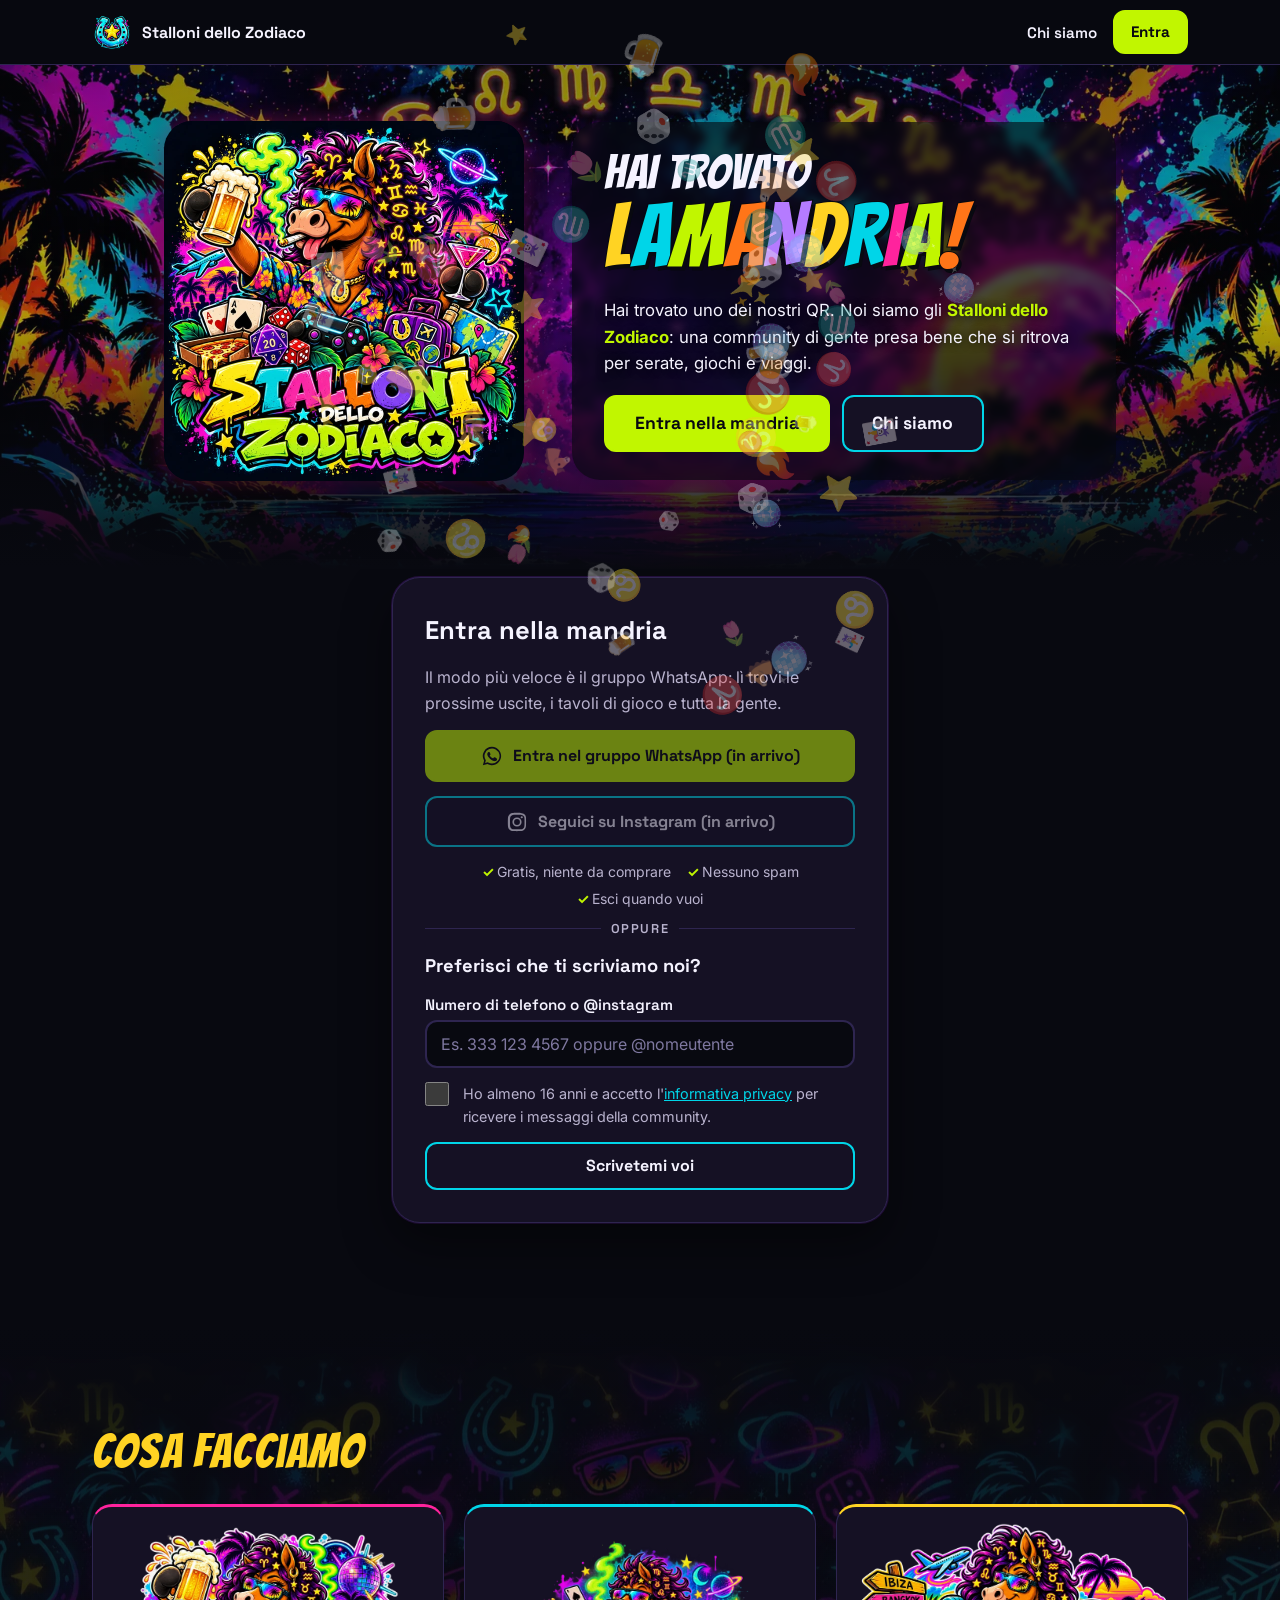
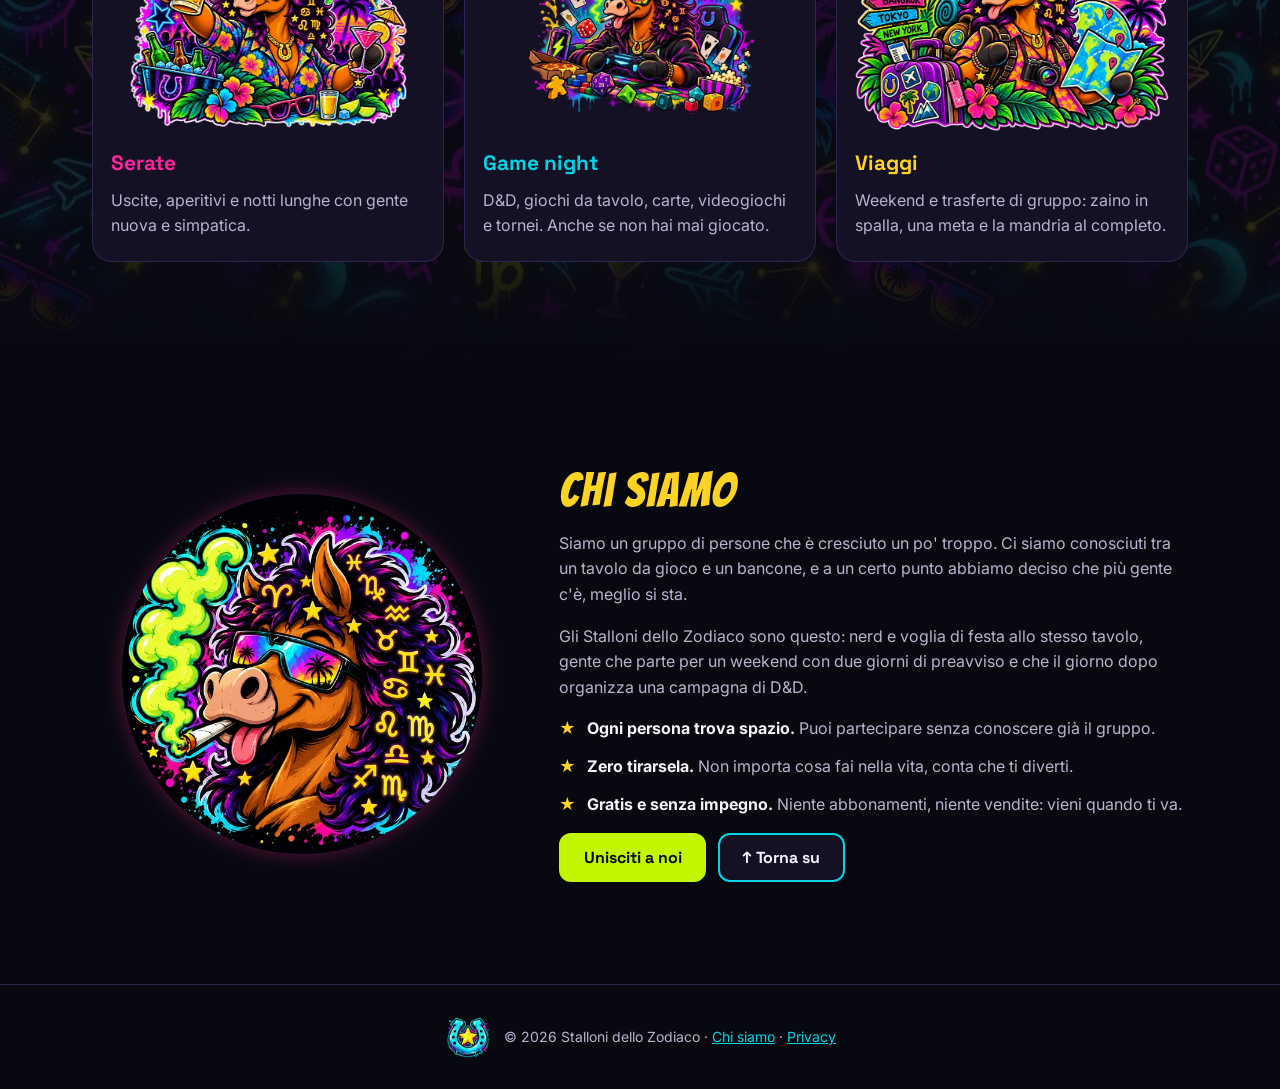
==== landing/index.html @ 32f3d193 "Usa la cavalla per serate e viaggi" ====
<!doctype html>
<html lang="it">
<head>
  <meta charset="utf-8">
  <meta name="viewport" content="width=device-width, initial-scale=1, viewport-fit=cover">
  <title>Hai trovato la mandria · Stalloni dello Zodiaco</title>
  <meta name="description" content="Stalloni dello Zodiaco: una community di gente presa bene tra serate, game night e viaggi. Entra nella mandria.">
  <meta name="theme-color" content="#080910">
  <meta property="og:title" content="Hai trovato la mandria 🐴">
  <meta property="og:description" content="Serate, game night e viaggi con gente presa bene. Entra nella mandria degli Stalloni dello Zodiaco.">
  <meta property="og:image" content="assets/og.jpg">
  <meta property="og:type" content="website">
  <link rel="icon" type="image/png" href="assets/favicon.png">
  <link rel="apple-touch-icon" href="assets/apple-touch-icon.png">
  <link rel="preconnect" href="https://fonts.googleapis.com">
  <link rel="preconnect" href="https://fonts.gstatic.com" crossorigin>
  <link href="https://fonts.googleapis.com/css2?family=Bangers&family=Inter:wght@400;500;600&family=Space+Grotesk:wght@500;600;700&display=swap" rel="stylesheet">
  <link rel="preload" as="image" href="assets/brand/logo-completo.webp">
  <link rel="stylesheet" href="style.css">
</head>
<body>
  <!-- INTRO: timbro "MANDRIA!" con esplosione di coriandoli. Tocca per saltare. -->
  <div class="intro" id="intro" aria-hidden="true">
    <img class="intro-logo" src="assets/brand/logo-completo.webp" alt="">
    <div class="stamp">Mandria!</div>
  </div>
  <canvas class="confetti" id="confetti" aria-hidden="true"></canvas>

  <header class="site-header">
    <div class="container header-inner">
      <a class="brand" href="#top" aria-label="Stalloni dello Zodiaco, torna su">
        <img src="assets/brand/simbolo-stalloni.webp" width="40" height="40" alt="">
        <span>Stalloni dello Zodiaco</span>
      </a>
      <nav class="header-nav" aria-label="Navigazione">
        <a class="nav-link" href="#chi-siamo">Chi siamo</a>
        <a class="button button-primary button-small" href="#mandria">Entra</a>
      </nav>
    </div>
  </header>

  <main id="top">
    <!-- HERO -->
    <section class="hero">
      <div class="container hero-inner">
        <img class="hero-logo" src="assets/brand/logo-completo.webp" width="720" height="720"
             alt="Logo Stalloni dello Zodiaco: uno stallone marrone con criniera viola piena di segni zodiacali">
        <div class="hero-copy">
          <h1 class="headline" aria-label="Hai trovato la mandria!">
            <span class="line">Hai trovato</span>
            <span class="line big" id="headline-accent">la mandria!</span>
          </h1>
          <p class="hero-sub">Hai trovato uno dei nostri QR. Noi siamo gli <strong>Stalloni dello Zodiaco</strong>: una community di gente presa bene che si ritrova per serate, giochi e viaggi.</p>
          <div class="hero-actions">
            <a class="button button-primary button-large" href="#mandria">Entra nella mandria</a>
            <a class="button button-secondary button-large" href="#chi-siamo">Chi siamo</a>
          </div>
        </div>
      </div>
    </section>

    <!-- ISCRIZIONE: WhatsApp e Instagram prima, form come alternativa -->
    <section class="section join-section" id="mandria" aria-labelledby="mandria-title">
      <div class="container narrow">
        <div class="panel">
          <div class="join" id="join">
            <h2 id="mandria-title">Entra nella mandria</h2>
            <p class="lead">Il modo più veloce è il gruppo WhatsApp: lì trovi le prossime uscite, i tavoli di gioco e tutta la gente.</p>
            <a class="button button-primary button-block social" id="waBtn" href="#" target="_blank" rel="noopener">
              <svg viewBox="0 0 24 24" aria-hidden="true"><path fill="currentColor" d="M12 2a10 10 0 0 0-8.6 15.1L2 22l5-1.3A10 10 0 1 0 12 2Zm0 18.2a8.2 8.2 0 0 1-4.2-1.2l-.3-.2-3 .8.8-2.9-.2-.3A8.2 8.2 0 1 1 12 20.2Zm4.5-6.1c-.2-.1-1.5-.7-1.7-.8-.2-.1-.4-.1-.6.1l-.8 1c-.1.2-.3.2-.5.1a6.7 6.7 0 0 1-3.3-2.9c-.2-.4.2-.4.7-1.3.1-.2 0-.3 0-.4l-.8-1.8c-.2-.5-.4-.4-.6-.4h-.5a1 1 0 0 0-.7.3 3 3 0 0 0-.9 2.2 5.2 5.2 0 0 0 1.1 2.7 11.8 11.8 0 0 0 4.5 4c1.7.7 2.3.8 3.2.6.5-.1 1.5-.6 1.7-1.2.2-.6.2-1.1.2-1.2-.1-.1-.3-.2-.5-.3Z"/></svg>
              <span>Entra nel gruppo WhatsApp</span>
            </a>
            <a class="button button-secondary button-block social" id="igBtn" href="#" target="_blank" rel="noopener">
              <svg viewBox="0 0 24 24" aria-hidden="true"><path fill="currentColor" d="M12 7a5 5 0 1 0 0 10 5 5 0 0 0 0-10Zm0 8.2a3.2 3.2 0 1 1 0-6.4 3.2 3.2 0 0 1 0 6.4Zm6.4-8.4a1.2 1.2 0 1 1-2.4 0 1.2 1.2 0 0 1 2.4 0ZM21.9 8c-.1-1.6-.4-3-1.6-4.2C19 2.6 17.6 2.2 16 2.1c-1.6-.1-6.4-.1-8 0-1.6.1-3 .4-4.2 1.6C2.6 5 2.2 6.4 2.1 8c-.1 1.6-.1 6.4 0 8 .1 1.6.4 3 1.6 4.2 1.2 1.2 2.6 1.6 4.2 1.7 1.6.1 6.4.1 8 0 1.6-.1 3-.4 4.2-1.7 1.2-1.2 1.6-2.6 1.7-4.2.1-1.6.1-6.4 0-8Zm-2.1 9.7a3.3 3.3 0 0 1-1.8 1.8c-1.3.5-4.3.4-5.7.4s-4.4.1-5.7-.4a3.3 3.3 0 0 1-1.8-1.8c-.5-1.3-.4-4.3-.4-5.7s-.1-4.4.4-5.7a3.3 3.3 0 0 1 1.8-1.8c1.3-.5 4.3-.4 5.7-.4s4.4-.1 5.7.4a3.3 3.3 0 0 1 1.8 1.8c.5 1.3.4 4.3.4 5.7s.1 4.4-.4 5.7Z"/></svg>
              <span>Seguici su Instagram</span>
            </a>
            <ul class="trust">
              <li>Gratis, niente da comprare</li>
              <li>Nessuno spam</li>
              <li>Esci quando vuoi</li>
            </ul>
          </div>

          <form id="signup" novalidate>
            <p class="or"><span>oppure</span></p>
            <h3>Preferisci che ti scriviamo noi?</h3>

            <label class="field" for="contatto">
              <span class="label">Numero di telefono o @instagram</span>
              <input name="contatto" id="contatto" type="text" autocomplete="tel" autocapitalize="off" spellcheck="false"
                     placeholder="Es. 333 123 4567 oppure @nomeutente" required>
            </label>

            <!-- honeypot anti-bot: gli umani non lo vedono -->
            <input class="hp" type="text" name="_gotcha" tabindex="-1" autocomplete="off" aria-hidden="true">

            <label class="check">
              <input type="checkbox" name="privacy" id="privacy" required>
              <span>Ho almeno 16 anni e accetto l'<a href="privacy.html" target="_blank" rel="noopener">informativa privacy</a> per ricevere i messaggi della community.</span>
            </label>

            <p class="error" id="formError" role="alert" hidden></p>
            <button class="button button-secondary button-block" type="submit" id="submitBtn">Scrivetemi voi</button>
          </form>

          <!-- STEP 2: facoltativo, dopo l'iscrizione -->
          <form id="profile" novalidate hidden>
            <img class="panel-mascot" src="assets/brand/logo-mascotte.webp" width="120" height="120" alt="">
            <h2>Sei dentro!</h2>
            <p class="lead">Ti scriviamo presto. Se ti va, raccontaci qualcosa di te. Sono tutte domande facoltative.</p>

            <label class="field" for="nome">
              <span class="label">Nome o soprannome</span>
              <input name="nome" id="nome" type="text" autocomplete="given-name" maxlength="60" placeholder="Es. Marco">
            </label>

            <label class="field" id="altroField" for="altro">
              <span class="label" id="altroLabel">Il tuo numero WhatsApp, per il gruppo</span>
              <input name="altro" id="altro" type="text">
            </label>

            <fieldset class="field personaggi">
              <legend class="label">Scegli la tua classe <em>(ti giudicheremo)</em></legend>
              <div class="chips" id="chips"></div>
              <p class="verdict" id="verdict" aria-live="polite"></p>
            </fieldset>

            <p class="error" id="profileError" role="alert" hidden></p>
            <button class="button button-primary button-block" type="submit" id="profileBtn">Salva</button>
            <button class="linkbtn" type="button" id="skipBtn">Salta, va bene così</button>
          </form>

          <div class="success" id="success" hidden>
            <img class="panel-mascot" src="assets/brand/logo-mascotte.webp" width="120" height="120" alt="">
            <h2>Sei nella mandria!</h2>
            <p class="lead">Ci vediamo alla prossima. Porta qualcuno, più siamo meglio è.</p>
            <button class="button button-secondary button-block" type="button" id="shareBtn">Condividi il sito</button>
          </div>
        </div>
      </div>
    </section>

    <!-- COSA FACCIAMO -->
    <section class="section activities" aria-labelledby="attivita-title">
      <div class="container">
        <h2 class="section-title" id="attivita-title">Cosa facciamo</h2>
        <div class="cards">
          <article class="card card-pink">
            <img src="assets/illustrations/serate.webp" width="800" height="533" loading="lazy"
                 alt="La cavalla della community brinda con una birra a una festa tropicale">
            <h3>Serate</h3>
            <p>Uscite, aperitivi e notti lunghe con gente nuova e simpatica.</p>
          </article>
          <article class="card card-cyan">
            <img src="assets/illustrations/game-night.webp" width="800" height="450" loading="lazy"
                 alt="Lo stallone con il controller in mano, circondato da dadi, carte e pizza">
            <h3>Game night</h3>
            <p>D&amp;D, giochi da tavolo, carte, videogiochi e tornei. Anche se non hai mai giocato.</p>
          </article>
          <article class="card card-yellow">
            <img src="assets/illustrations/viaggi.webp" width="800" height="533" loading="lazy"
                 alt="La cavalla con zaino, valigia e mappa, pronta a partire">
            <h3>Viaggi</h3>
            <p>Weekend e trasferte di gruppo: zaino in spalla, una meta e la mandria al completo.</p>
          </article>
        </div>
      </div>
    </section>

    <!-- CHI SIAMO -->
    <section class="section about" id="chi-siamo" aria-labelledby="chi-siamo-title">
      <div class="container about-inner">
        <img class="about-mascot" src="assets/brand/logo-mascotte.webp" width="600" height="600" loading="lazy"
             alt="La mascotte degli Stalloni dello Zodiaco: uno stallone con occhiali da sole e criniera zodiacale">
        <div class="about-copy">
          <h2 class="section-title" id="chi-siamo-title">Chi siamo</h2>
          <p>Siamo un gruppo di persone che è cresciuto un po' troppo. Ci siamo conosciuti tra un tavolo da gioco e un bancone, e a un certo punto abbiamo deciso che più gente c'è, meglio si sta.</p>
          <p>Gli Stalloni dello Zodiaco sono questo: nerd e voglia di festa allo stesso tavolo, gente che parte per un weekend con due giorni di preavviso e che il giorno dopo organizza una campagna di D&amp;D.</p>
          <ul class="values">
            <li><strong>Ogni persona trova spazio.</strong> Puoi partecipare senza conoscere già il gruppo.</li>
            <li><strong>Zero tirarsela.</strong> Non importa cosa fai nella vita, conta che ti diverti.</li>
            <li><strong>Gratis e senza impegno.</strong> Niente abbonamenti, niente vendite: vieni quando ti va.</li>
          </ul>
          <div class="hero-actions">
            <a class="button button-primary" href="#mandria">Unisciti a noi</a>
            <a class="button button-secondary" href="#top">↑ Torna su</a>
          </div>
        </div>
      </div>
    </section>
  </main>

  <footer class="site-footer">
    <div class="container footer-inner">
      <img src="assets/brand/simbolo-stalloni.webp" width="48" height="48" alt="">
      <p>© <span id="year"></span> Stalloni dello Zodiaco · <a href="#chi-siamo">Chi siamo</a> · <a href="privacy.html">Privacy</a></p>
    </div>
  </footer>

  <script src="config.js"></script>
  <script src="script.js"></script>
</body>
</html>
---- landing/style.css ----
/* Stalloni dello Zodiaco: token dal design system (stalloni-design-system.md) */
:root {
  color-scheme: dark;

  --color-bg: #080910;
  --color-surface: #151124;
  --color-surface-2: #1d1733;
  --color-line: #2e2550;
  --color-purple: #8026CE;
  --color-cyan: #00D5E8;
  --color-pink: #FF239D;
  --color-lime: #C1F600;
  --color-yellow: #FFD323;
  --color-orange: #FF7518;
  --color-text: #F5F3FF;
  --color-text-muted: #B9B3CE;
  --color-on-accent: #080910;
  --color-error: #FF6FBE;

  --font-display: "Bangers", Impact, "Arial Black", sans-serif;
  --font-heading: "Space Grotesk", system-ui, sans-serif;
  --font-body: "Inter", system-ui, -apple-system, sans-serif;

  --gradient-brand: linear-gradient(135deg, #8026CE 0%, #FF239D 50%, #00D5E8 100%);
  --shadow-cyan: 0 0 20px rgba(0, 213, 232, 0.35);
  --shadow-pink: 0 0 20px rgba(255, 35, 157, 0.35);
  --shadow-lime: 0 0 20px rgba(193, 246, 0, 0.25);

  --radius-sm: 8px;
  --radius-md: 12px;
  --radius-lg: 20px;
  --radius-xl: 28px;
  --container-max: 1160px;
  --gutter: clamp(16px, 4vw, 32px);
  --section-space: clamp(3.5rem, 8vw, 7rem);
}

/* BASE */
*, *::before, *::after { box-sizing: border-box; }
[hidden] { display: none !important; }
html { scroll-behavior: smooth; scroll-padding-top: 72px; }

body {
  margin: 0;
  min-height: 100vh;
  background: var(--color-bg);
  color: var(--color-text);
  font-family: var(--font-body);
  font-size: 1rem;
  line-height: 1.6;
  overflow-x: hidden;
  -webkit-font-smoothing: antialiased;
}

img { max-width: 100%; height: auto; display: block; }
a { color: var(--color-cyan); }
h1, h2, h3 { margin: 0; text-wrap: balance; }
h2, h3 { font-family: var(--font-heading); font-weight: 700; }
p { margin: 0; }

:focus-visible { outline: 3px solid var(--color-cyan); outline-offset: 3px; }

.container {
  width: 100%;
  max-width: var(--container-max);
  margin: 0 auto;
  padding-left: max(var(--gutter), env(safe-area-inset-left, 0px));
  padding-right: max(var(--gutter), env(safe-area-inset-right, 0px));
}
.container.narrow { max-width: 560px; }

.section { padding-block: var(--section-space); }
.section-title {
  font-family: var(--font-display);
  font-weight: 400;
  font-size: 2.4rem;
  line-height: 1;
  letter-spacing: .025em;
  color: var(--color-yellow);
}

.sr-only { position: absolute; width: 1px; height: 1px; overflow: hidden; clip: rect(0 0 0 0); }
.hp { position: absolute; left: -9999px; width: 1px; height: 1px; opacity: 0; }

/* BOTTONI */
.button {
  display: inline-flex;
  align-items: center;
  justify-content: center;
  gap: 10px;
  min-height: 48px;
  padding: .8rem 1.4rem;
  border-radius: var(--radius-md);
  border: 2px solid transparent;
  font: 700 1rem/1.2 var(--font-heading);
  text-decoration: none;
  cursor: pointer;
  transition: transform .18s ease, box-shadow .18s ease, background-color .18s ease;
  -webkit-tap-highlight-color: transparent;
}
.button:hover { transform: translateY(-2px); }
.button:active { transform: translateY(0); }
.button[disabled] { opacity: .6; cursor: wait; transform: none; }
.button svg { width: 22px; height: 22px; flex: none; }

.button-primary { background: var(--color-lime); border-color: var(--color-lime); color: var(--color-on-accent); }
.button-primary:hover { box-shadow: var(--shadow-lime); }

.button-secondary { background: var(--color-surface); border-color: var(--color-cyan); color: var(--color-text); }
.button-secondary:hover { box-shadow: var(--shadow-cyan); }

.button-small { min-height: 44px; padding: .5rem 1rem; font-size: .95rem; }
.button-large { min-height: 56px; padding: 1rem 1.8rem; font-size: 1.1rem; }
.button-block { width: 100%; }

/* Bottone senza link ancora configurato */
.button.soon { opacity: .5; cursor: default; pointer-events: none; }

.linkbtn {
  background: none;
  border: 0;
  min-height: 44px;
  padding: 8px;
  font: 500 .95rem var(--font-body);
  color: var(--color-text-muted);
  text-decoration: underline;
  cursor: pointer;
}

/* HEADER */
.site-header {
  position: sticky;
  top: env(safe-area-inset-top, 0px);
  z-index: 20;
  background: rgba(8, 9, 16, .82);
  backdrop-filter: blur(10px);
  -webkit-backdrop-filter: blur(10px);
  border-bottom: 1px solid var(--color-line);
}
body::before {
  content: "";
  position: fixed;
  inset: 0 0 auto;
  height: env(safe-area-inset-top, 0px);
  z-index: 21;
  background: var(--color-bg);
}
.header-inner { display: flex; align-items: center; justify-content: space-between; gap: 12px; padding-block: 10px; }
.brand { display: flex; align-items: center; gap: 10px; color: var(--color-text); text-decoration: none; font: 700 1rem var(--font-heading); min-width: 0; }
.brand img { width: 40px; height: 40px; }
.brand span { white-space: nowrap; overflow: hidden; text-overflow: ellipsis; }
.header-nav { display: flex; align-items: center; gap: 6px; flex: none; }
.nav-link {
  display: inline-flex;
  align-items: center;
  min-height: 44px;
  padding: 0 10px;
  color: var(--color-text);
  font: 600 .95rem var(--font-heading);
  text-decoration: none;
  border-radius: var(--radius-sm);
}
.nav-link:hover { color: var(--color-cyan); }
.hero-actions { display: flex; flex-wrap: wrap; gap: 12px; justify-content: inherit; }
.hero-copy .hero-actions { justify-content: center; }

/* HERO */
.hero {
  position: relative;
  padding-block: 28px 56px;
  background:
    linear-gradient(180deg, rgba(8, 9, 16, .55) 0%, rgba(8, 9, 16, .35) 40%, var(--color-bg) 100%),
    url("assets/backgrounds/hero-cosmic-mobile.webp") center top / cover no-repeat,
    var(--color-bg);
}
.hero-inner { display: grid; gap: 20px; justify-items: center; text-align: center; }
.hero-logo {
  width: min(70vw, 300px);
  border-radius: var(--radius-xl);
  box-shadow: 0 18px 50px rgba(0, 0, 0, .55), var(--shadow-pink);
  animation: pop .7s cubic-bezier(.2, 1.6, .4, 1) both;
}
@keyframes pop { from { transform: scale(.6) rotate(-6deg); opacity: 0; } }
.hero-copy { display: grid; gap: 18px; justify-items: center; max-width: 34rem; }

.headline {
  font-family: var(--font-display);
  font-weight: 400;
  line-height: .95;
  letter-spacing: .025em;
  text-transform: uppercase;
}
.headline .line { display: block; font-size: clamp(2rem, 8vw, 3rem); color: var(--color-text); }
.headline .big { font-size: clamp(2.9rem, 13vw, 5.5rem); white-space: nowrap; }
.headline .big .ch {
  display: inline-block;
  color: var(--c);
  -webkit-text-stroke: 2px var(--color-bg);
  paint-order: stroke fill;
  text-shadow: 3px 4px 0 var(--color-bg);
  animation: bounce .6s cubic-bezier(.3, 1.8, .5, 1) both;
  animation-delay: calc(var(--i) * 50ms + 150ms);
}
@keyframes bounce { from { transform: translateY(-50px) scale(.4); opacity: 0; } }

.hero-sub { font-size: 1.05rem; color: var(--color-text); max-width: 32rem; text-shadow: 0 1px 8px rgba(0, 0, 0, .8); }
.hero-sub strong { color: var(--color-lime); }

/* PANNELLO ISCRIZIONE */
.join-section { padding-top: 8px; }
.panel {
  background: var(--color-surface);
  border: 1px solid var(--color-line);
  border-radius: var(--radius-xl);
  padding: 24px 20px;
  box-shadow: 0 20px 50px rgba(0, 0, 0, .45), 0 0 0 1px rgba(128, 38, 206, .25);
}
.panel h2 { font-size: 1.6rem; }
.lead { color: var(--color-text-muted); }
.join, form, .success { display: grid; gap: 14px; }
.panel-mascot { width: 104px; height: 104px; justify-self: center; border-radius: 50%; box-shadow: var(--shadow-pink); }
#profile h2, .success h2, .success .lead { text-align: center; }

.trust {
  list-style: none;
  margin: 0;
  padding: 0;
  display: flex;
  flex-wrap: wrap;
  justify-content: center;
  gap: 4px 16px;
  font-size: .875rem;
  color: var(--color-text-muted);
}
.trust li::before { content: "✓ "; color: var(--color-lime); font-weight: 700; }

.or {
  display: flex;
  align-items: center;
  gap: 10px;
  margin-top: 10px;
  color: var(--color-text-muted);
  font: 600 .8rem var(--font-heading);
  text-transform: uppercase;
  letter-spacing: .12em;
}
.or::before, .or::after { content: ""; flex: 1; height: 1px; background: var(--color-line); }
#signup h3 { font-size: 1.15rem; }

/* CAMPI FORM */
.field { display: grid; gap: 6px; border: 0; padding: 0; margin: 0; min-width: 0; }
.label { font: 600 .95rem var(--font-heading); color: var(--color-text); padding: 0; }
.label em { font-weight: 500; font-style: normal; color: var(--color-text-muted); }
input[type=text], input[type=tel], input[type=email] {
  width: 100%;
  min-height: 48px;
  padding: 12px 14px;
  font: 400 1rem var(--font-body); /* 16px evita lo zoom automatico su iOS */
  color: var(--color-text);
  background: var(--color-bg);
  border: 2px solid var(--color-line);
  border-radius: var(--radius-md);
  outline: none;
  transition: border-color .15s, box-shadow .15s;
  appearance: none;
}
input::placeholder { color: #7f78a0; }
input:focus { border-color: var(--color-cyan); box-shadow: var(--shadow-cyan); }
input.invalid { border-color: var(--color-error); }

.check { display: grid; grid-template-columns: 28px 1fr; gap: 10px; align-items: start; font-size: .9rem; color: var(--color-text-muted); }
.check input { width: 24px; height: 24px; margin: 0; accent-color: var(--color-lime); }
.check.invalid span { color: var(--color-error); }

.error {
  padding: 10px 12px;
  border-radius: var(--radius-sm);
  border: 1px solid var(--color-error);
  background: rgba(255, 35, 157, .1);
  color: var(--color-text);
  font-size: .9rem;
}
.error::before { content: "⚠ "; color: var(--color-error); }

/* CLASSI D&D */
.chips { display: grid; grid-template-columns: 1fr 1fr; gap: 8px; }
.chip {
  position: relative;
  display: flex;
  align-items: center;
  gap: 8px;
  min-height: 56px;
  padding: 10px;
  border: 2px solid var(--color-line);
  border-radius: var(--radius-md);
  background: var(--color-bg);
  font: 600 .85rem/1.2 var(--font-heading);
  cursor: pointer;
  transition: transform .15s, border-color .15s, box-shadow .15s;
  -webkit-tap-highlight-color: transparent;
}
.chip input { position: absolute; opacity: 0; pointer-events: none; }
.chip .ico { font-size: 22px; flex: none; }
.chip:has(input:checked) { border-color: var(--c, var(--color-lime)); box-shadow: 0 0 14px color-mix(in srgb, var(--c, var(--color-lime)) 45%, transparent); }
.chip:has(input:focus-visible) { outline: 3px solid var(--color-cyan); outline-offset: 2px; }
.verdict { min-height: 1.5em; font-size: .95rem; color: var(--color-lime); }

/* COSA FACCIAMO */
.activities {
  background:
    linear-gradient(180deg, var(--color-bg) 0%, rgba(8, 9, 16, .86) 18%, rgba(8, 9, 16, .86) 82%, var(--color-bg) 100%),
    url("assets/backgrounds/zodiac-pattern.webp") center / 900px auto repeat,
    var(--color-bg);
}
.cards { display: grid; gap: 20px; margin-top: 28px; }
.card {
  display: grid;
  gap: 8px;
  align-content: start;
  padding: 16px 18px 22px;
  background: var(--color-surface);
  border: 1px solid var(--color-line);
  border-top: 3px solid var(--accent);
  border-radius: var(--radius-lg);
  transition: transform .18s ease, box-shadow .18s ease;
}
.card:hover { transform: translateY(-2px); box-shadow: 0 0 22px color-mix(in srgb, var(--accent) 30%, transparent); }
.card img { width: 100%; aspect-ratio: 3 / 2; object-fit: contain; margin-bottom: 6px; }
.card h3 { font-size: 1.3rem; color: var(--accent); }
.card p { color: var(--color-text-muted); }
.card-pink { --accent: var(--color-pink); }
.card-cyan { --accent: var(--color-cyan); }
.card-yellow { --accent: var(--color-yellow); }

/* CHI SIAMO */
.about-inner { display: grid; gap: 24px; align-items: center; }
.about-mascot { width: min(64vw, 280px); justify-self: center; border-radius: 50%; box-shadow: var(--shadow-pink); }
.about-copy { display: grid; gap: 16px; justify-items: start; }
.about-copy p { color: var(--color-text-muted); max-width: 62ch; }
.values { list-style: none; margin: 0; padding: 0; display: grid; gap: 12px; }
.values li { padding-left: 28px; position: relative; color: var(--color-text-muted); }
.values li::before { content: "★"; position: absolute; left: 0; top: 0; color: var(--color-yellow); }
.values strong { color: var(--color-text); }

/* FOOTER */
.site-footer {
  border-top: 1px solid var(--color-line);
  padding-block: 28px max(28px, env(safe-area-inset-bottom, 0px));
  color: var(--color-text-muted);
  font-size: .875rem;
}
.footer-inner { display: flex; align-items: center; justify-content: center; gap: 12px; flex-wrap: wrap; text-align: center; }

/* INTRO: logo che entra girando, timbro che sbatte, schermo che trema */
.intro {
  position: fixed;
  inset: 0;
  z-index: 50;
  display: grid;
  place-items: center;
  background: radial-gradient(circle at 50% 45%, #241245 0%, var(--color-bg) 70%);
  cursor: pointer;
  animation: intro-out .45s ease-in 2.3s forwards;
}
.intro.skip { animation: intro-out .25s ease-in forwards; }
.intro-logo { grid-area: 1 / 1; width: min(70vw, 320px); border-radius: var(--radius-xl); animation: intro-logo .9s cubic-bezier(.2, 1.4, .4, 1) both; }
.stamp {
  grid-area: 1 / 1;
  font-family: var(--font-display);
  font-size: clamp(2.2rem, 11vw, 5rem);
  letter-spacing: .03em;
  white-space: nowrap;
  text-transform: uppercase;
  color: var(--color-lime);
  padding: 4px 18px;
  border: 5px solid var(--color-lime);
  border-radius: var(--radius-md);
  background: rgba(8, 9, 16, .7);
  box-shadow: var(--shadow-lime);
  transform: rotate(-10deg);
  animation: stamp .35s cubic-bezier(.5, 0, .7, 1.4) .95s both;
}
@keyframes intro-logo { from { transform: scale(0) rotate(-540deg); opacity: 0; } to { transform: none; opacity: 1; } }
@keyframes stamp { from { transform: rotate(-10deg) scale(4); opacity: 0; } to { transform: rotate(-10deg) scale(1); opacity: 1; } }
@keyframes intro-out { to { opacity: 0; visibility: hidden; } }
.intro.shake { animation: shake .45s cubic-bezier(.36, .07, .19, .97), intro-out .45s ease-in 2.3s forwards; }
@keyframes shake {
  10%, 90% { transform: translate(-2px, 1px); }
  20%, 80% { transform: translate(5px, -3px); }
  30%, 50%, 70% { transform: translate(-8px, 4px) rotate(-1deg); }
  40%, 60% { transform: translate(8px, -4px) rotate(1deg); }
}
.confetti { position: fixed; inset: 0; width: 100%; height: 100%; z-index: 60; pointer-events: none; }

/* DESKTOP */
@media (min-width: 768px) {
  .section-title { font-size: 3rem; }
  .panel { padding: 32px; }
  .cards { grid-template-columns: repeat(3, 1fr); }
  .about-inner { grid-template-columns: 2fr 3fr; gap: 48px; }
  .about-mascot { width: 100%; max-width: 360px; }
}
@media (min-width: 900px) {
  .hero {
    padding-block: 56px 88px;
    background:
      linear-gradient(180deg, rgba(8, 9, 16, .45) 0%, rgba(8, 9, 16, .3) 50%, var(--color-bg) 100%),
      url("assets/backgrounds/hero-cosmic.webp") center / cover no-repeat,
      var(--color-bg);
  }
  .hero-inner {
    grid-template-columns: minmax(260px, 360px) minmax(0, 34rem);
    justify-content: center;
    justify-items: stretch;
    gap: clamp(24px, 4vw, 48px);
    text-align: left;
    align-items: center;
  }
  .hero-logo { width: min(100%, 360px); justify-self: center; }
  .hero-copy .hero-actions { justify-content: flex-start; }
  .hero-copy { width: 100%; justify-items: start; padding: 28px 32px; border-radius: var(--radius-xl); background: rgba(8, 9, 16, .62); backdrop-filter: blur(4px); -webkit-backdrop-filter: blur(4px); }
}

@media (prefers-reduced-motion: reduce) {
  *, *::before, *::after {
    scroll-behavior: auto !important;
    animation-duration: .01ms !important;
    animation-delay: 0s !important;
    transition-duration: .01ms !important;
  }
}

/* Schermi molto stretti: solo il simbolo nell'header, così "Chi siamo" ed "Entra" restano interi */
@media (max-width: 400px) {
  .brand span { display: none; }
}
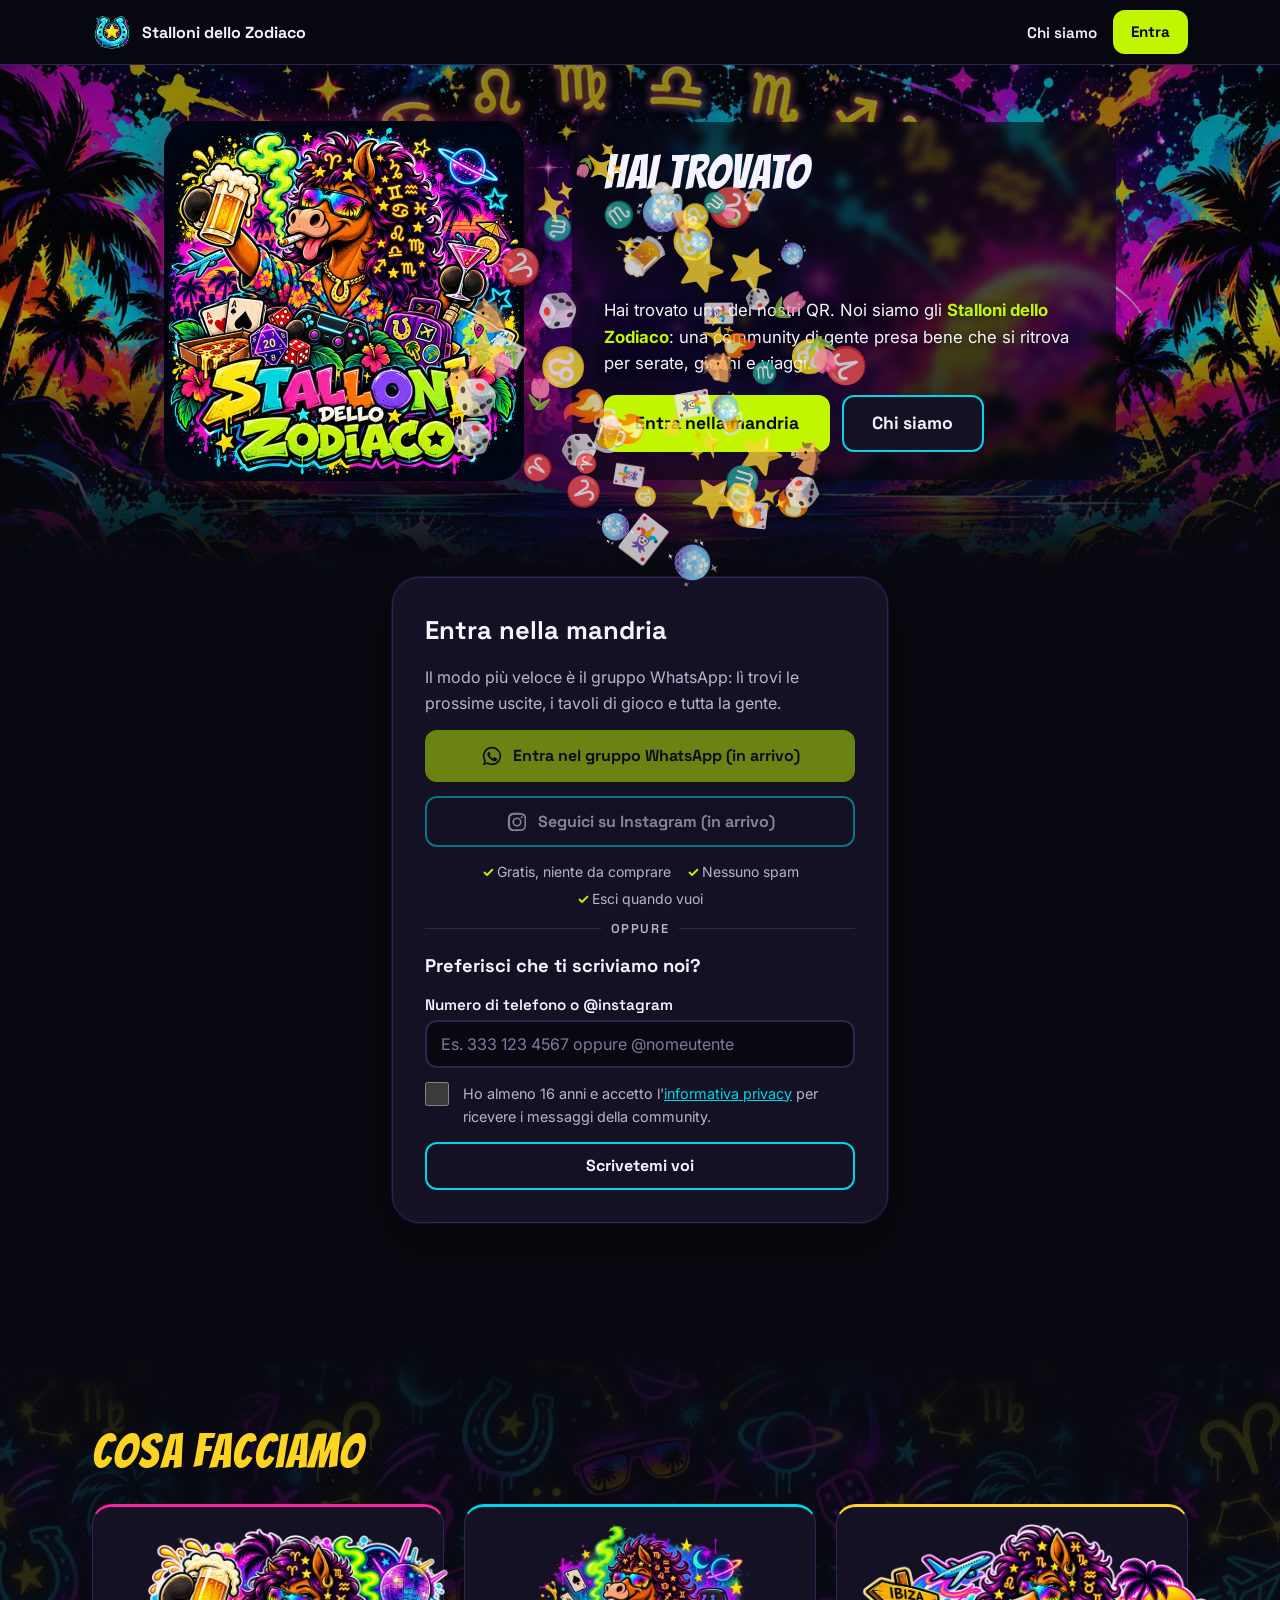
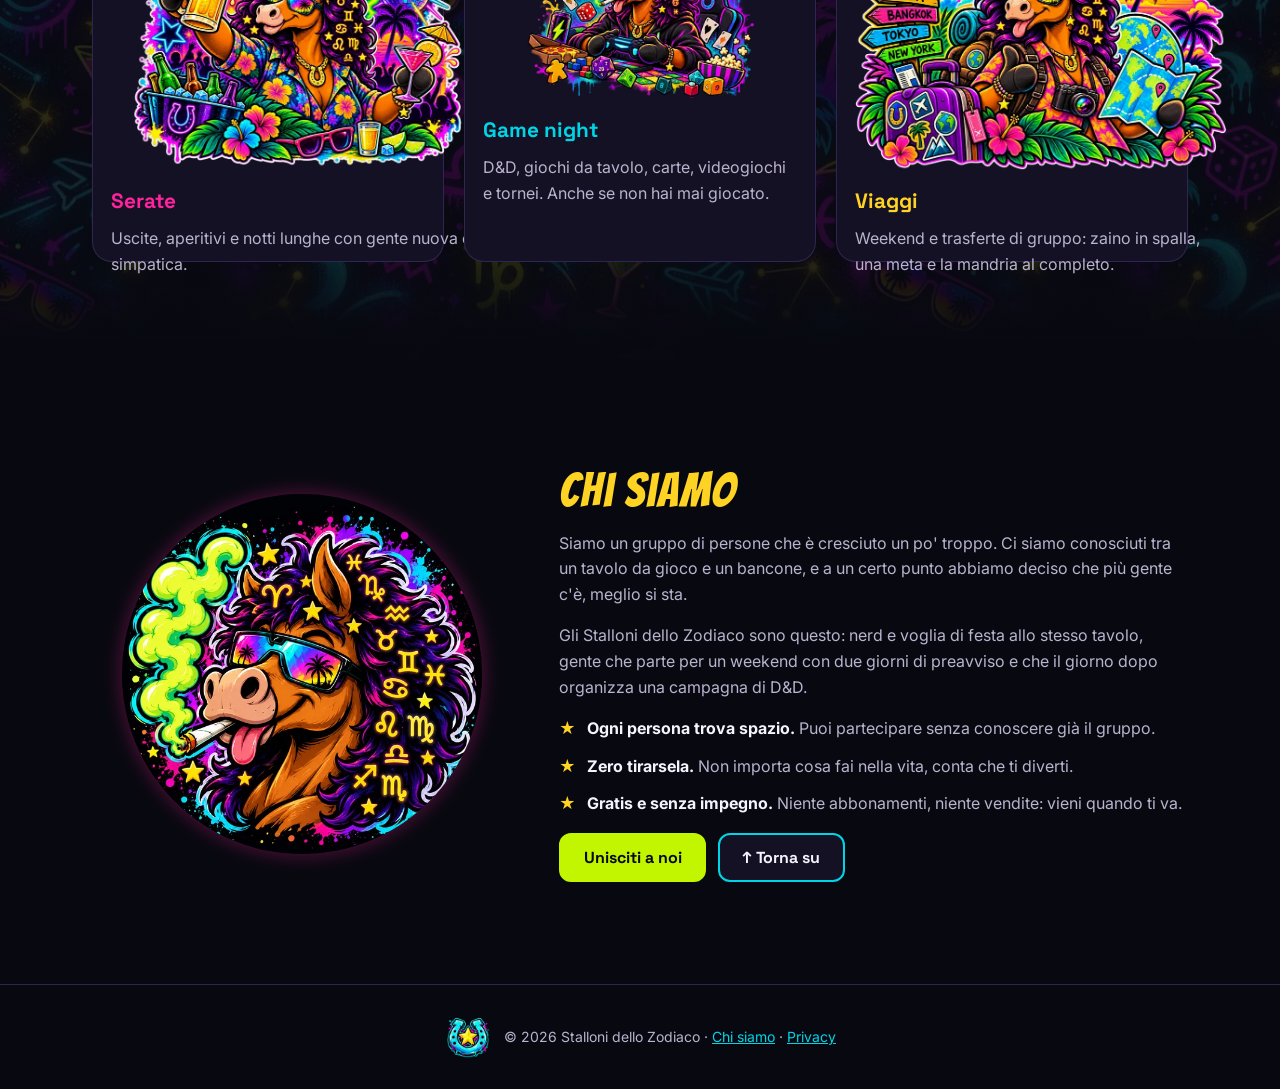
==== commit 35518b16: "Allinea le illustrazioni e ripristina lo splash" ====
--- a/landing/index.html
+++ b/landing/index.html
@@ -22,7 +22,7 @@
   <!-- INTRO: timbro "MANDRIA!" con esplosione di coriandoli. Tocca per saltare. -->
   <div class="intro" id="intro" aria-hidden="true">
     <img class="intro-logo" src="assets/brand/logo-completo.webp" alt="">
-    <div class="stamp">Mandria!</div>
+    <div class="stamp">Sei stato stallonato</div>
   </div>
   <canvas class="confetti" id="confetti" aria-hidden="true"></canvas>
 
@@ -146,20 +146,26 @@
         <h2 class="section-title" id="attivita-title">Cosa facciamo</h2>
         <div class="cards">
           <article class="card card-pink">
-            <img src="assets/illustrations/serate.webp" width="800" height="533" loading="lazy"
-                 alt="La cavalla della community brinda con una birra a una festa tropicale">
+            <div class="card-art">
+              <img src="assets/illustrations/serate.webp" width="800" height="533" loading="lazy"
+                   alt="La cavalla della community brinda con una birra a una festa tropicale">
+            </div>
             <h3>Serate</h3>
             <p>Uscite, aperitivi e notti lunghe con gente nuova e simpatica.</p>
           </article>
           <article class="card card-cyan">
-            <img src="assets/illustrations/game-night.webp" width="800" height="450" loading="lazy"
-                 alt="Lo stallone con il controller in mano, circondato da dadi, carte e pizza">
+            <div class="card-art">
+              <img src="assets/illustrations/game-night.webp" width="800" height="450" loading="lazy"
+                   alt="Lo stallone con il controller in mano, circondato da dadi, carte e pizza">
+            </div>
             <h3>Game night</h3>
             <p>D&amp;D, giochi da tavolo, carte, videogiochi e tornei. Anche se non hai mai giocato.</p>
           </article>
           <article class="card card-yellow">
-            <img src="assets/illustrations/viaggi.webp" width="800" height="533" loading="lazy"
-                 alt="La cavalla con zaino, valigia e mappa, pronta a partire">
+            <div class="card-art">
+              <img src="assets/illustrations/viaggi.webp" width="800" height="533" loading="lazy"
+                   alt="La cavalla con zaino, valigia e mappa, pronta a partire">
+            </div>
             <h3>Viaggi</h3>
             <p>Weekend e trasferte di gruppo: zaino in spalla, una meta e la mandria al completo.</p>
           </article>
--- a/landing/style.css
+++ b/landing/style.css
@@ -325,7 +325,14 @@
   transition: transform .18s ease, box-shadow .18s ease;
 }
 .card:hover { transform: translateY(-2px); box-shadow: 0 0 22px color-mix(in srgb, var(--accent) 30%, transparent); }
-.card img { width: 100%; aspect-ratio: 3 / 2; object-fit: contain; margin-bottom: 6px; }
+.card-art {
+  display: grid;
+  place-items: center;
+  width: 100%;
+  aspect-ratio: 16 / 9;
+  margin-bottom: 6px;
+}
+.card-art img { width: 100%; height: 100%; object-fit: contain; }
 .card h3 { font-size: 1.3rem; color: var(--accent); }
 .card p { color: var(--color-text-muted); }
 .card-pink { --accent: var(--color-pink); }
@@ -367,7 +374,7 @@
 .stamp {
   grid-area: 1 / 1;
   font-family: var(--font-display);
-  font-size: clamp(2.2rem, 11vw, 5rem);
+  font-size: clamp(1.35rem, 6.5vw, 3.8rem);
   letter-spacing: .03em;
   white-space: nowrap;
   text-transform: uppercase;
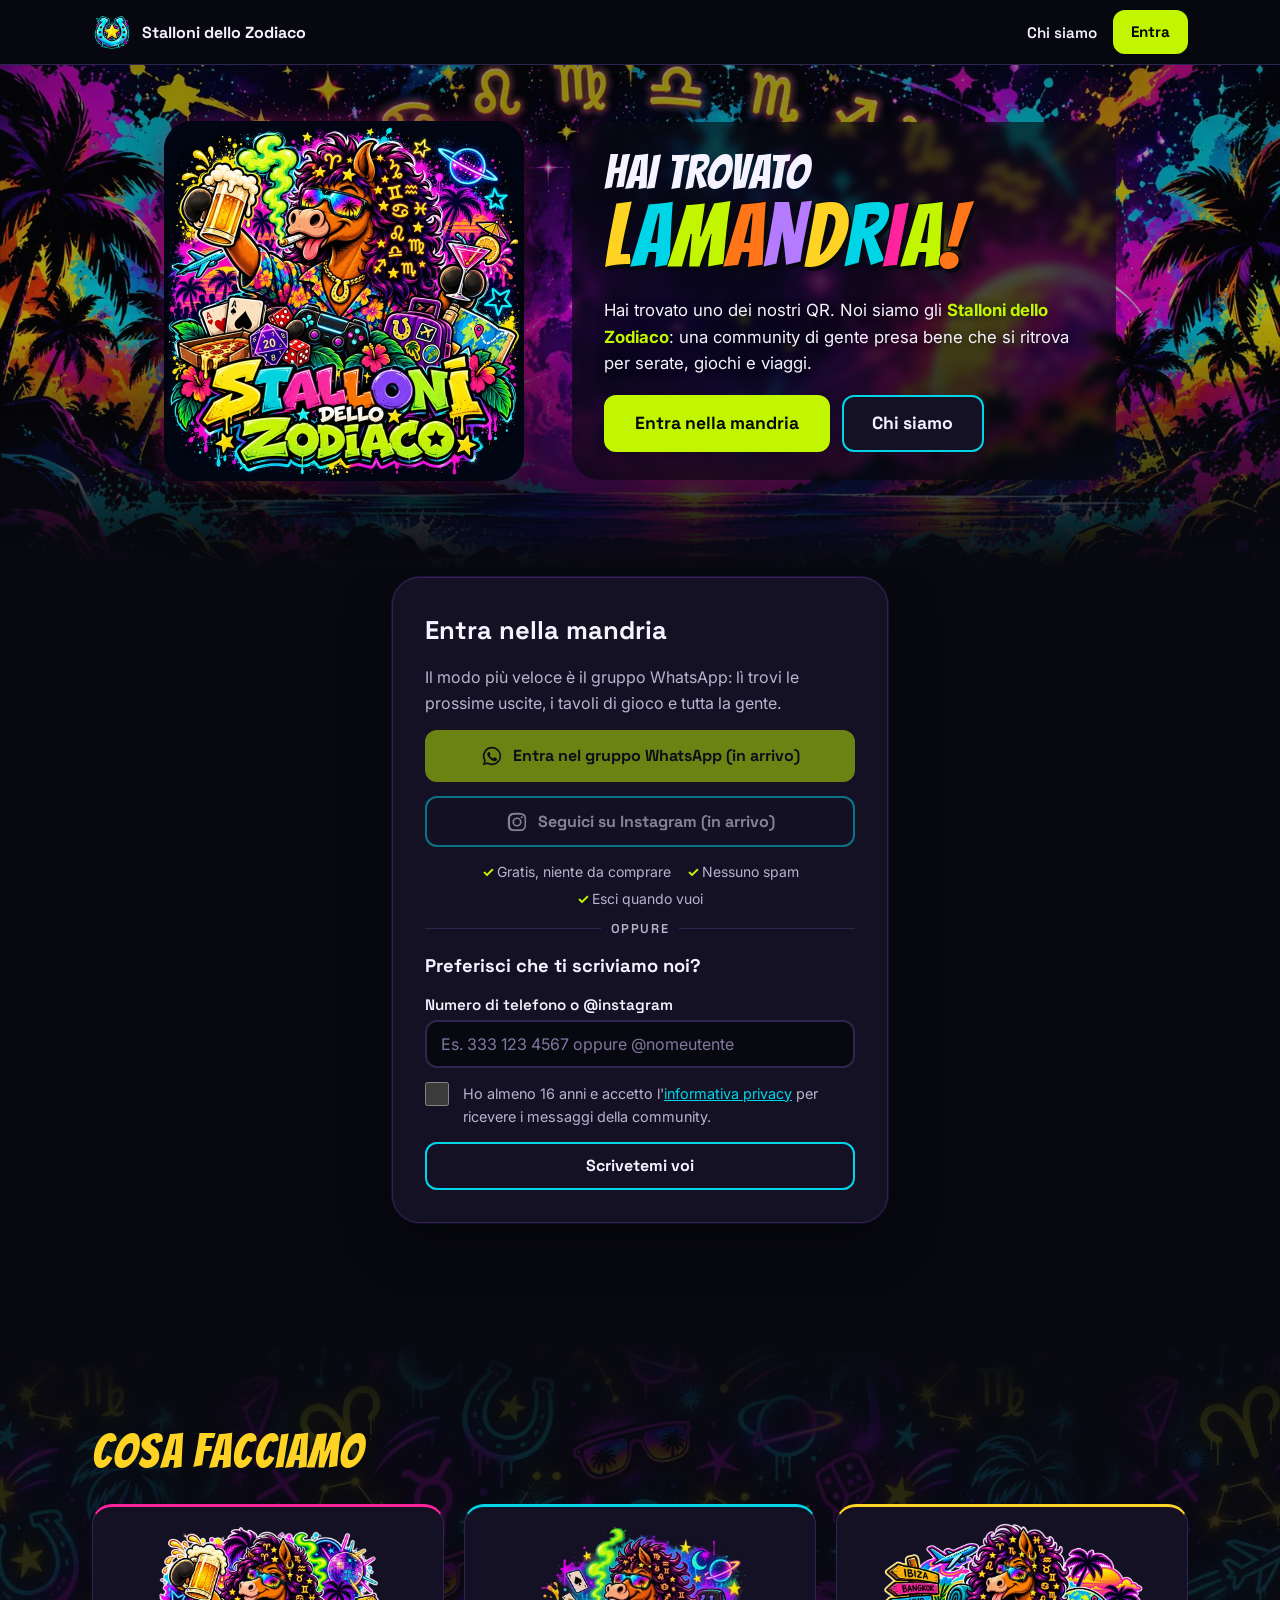
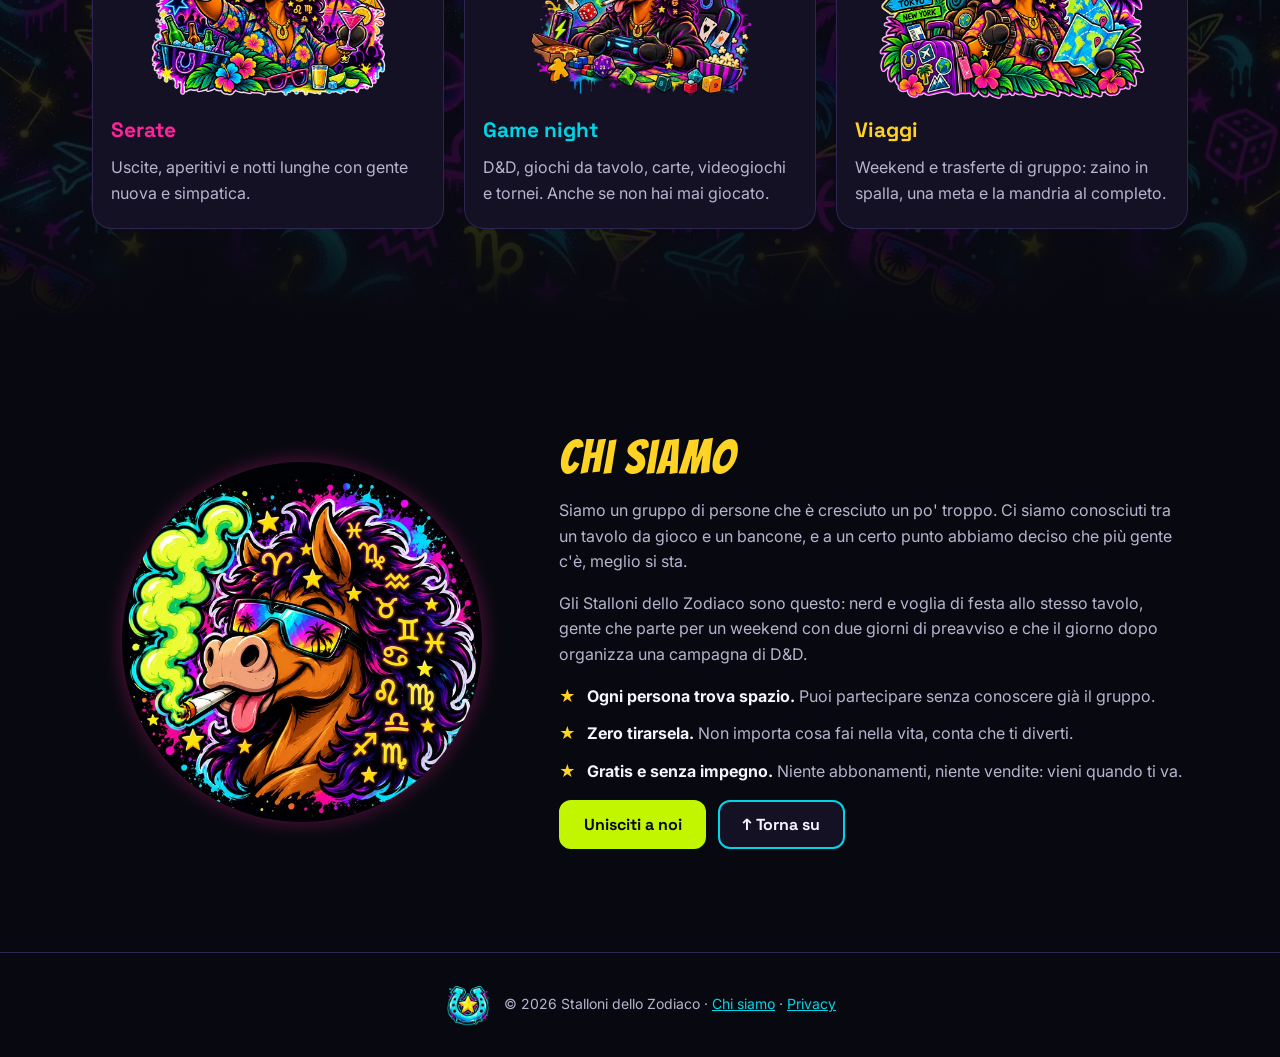
==== commit 1c600bdb: "Uniforma i sorgenti delle immagini attività" ====
--- a/landing/index.html
+++ b/landing/index.html
@@ -155,7 +155,7 @@
           </article>
           <article class="card card-cyan">
             <div class="card-art">
-              <img src="assets/illustrations/game-night.webp" width="800" height="450" loading="lazy"
+              <img src="assets/illustrations/game-night.webp?v=2" width="800" height="533" loading="lazy"
                    alt="Lo stallone con il controller in mano, circondato da dadi, carte e pizza">
             </div>
             <h3>Game night</h3>
--- a/landing/style.css
+++ b/landing/style.css
@@ -317,6 +317,7 @@
   display: grid;
   gap: 8px;
   align-content: start;
+  min-width: 0;
   padding: 16px 18px 22px;
   background: var(--color-surface);
   border: 1px solid var(--color-line);
@@ -329,12 +330,24 @@
   display: grid;
   place-items: center;
   width: 100%;
+  min-width: 0;
+  min-height: 0;
   aspect-ratio: 16 / 9;
+  overflow: hidden;
   margin-bottom: 6px;
 }
-.card-art img { width: 100%; height: 100%; object-fit: contain; }
+.card-art img {
+  width: 100%;
+  height: 100%;
+  min-width: 0;
+  min-height: 0;
+  max-width: 100%;
+  max-height: 100%;
+  object-fit: contain;
+  object-position: center;
+}
 .card h3 { font-size: 1.3rem; color: var(--accent); }
-.card p { color: var(--color-text-muted); }
+.card p { min-width: 0; color: var(--color-text-muted); overflow-wrap: anywhere; }
 .card-pink { --accent: var(--color-pink); }
 .card-cyan { --accent: var(--color-cyan); }
 .card-yellow { --accent: var(--color-yellow); }
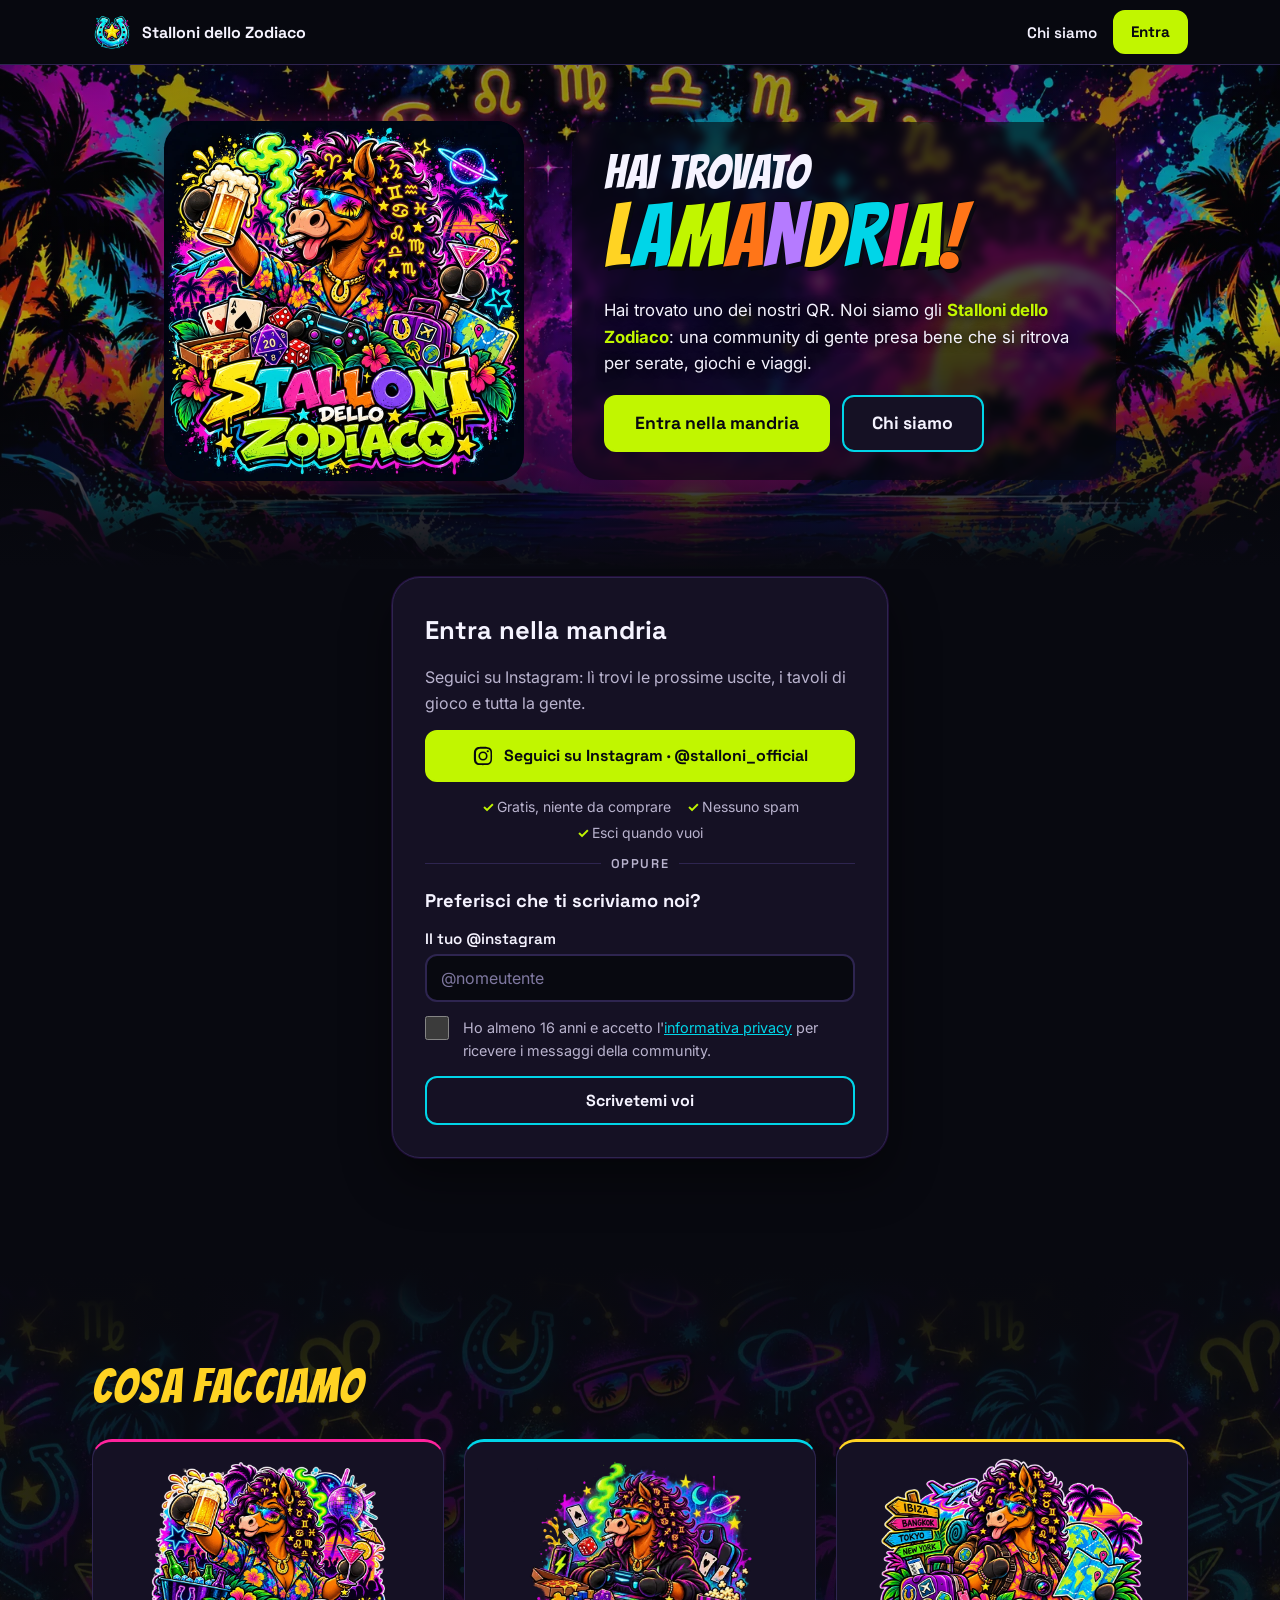
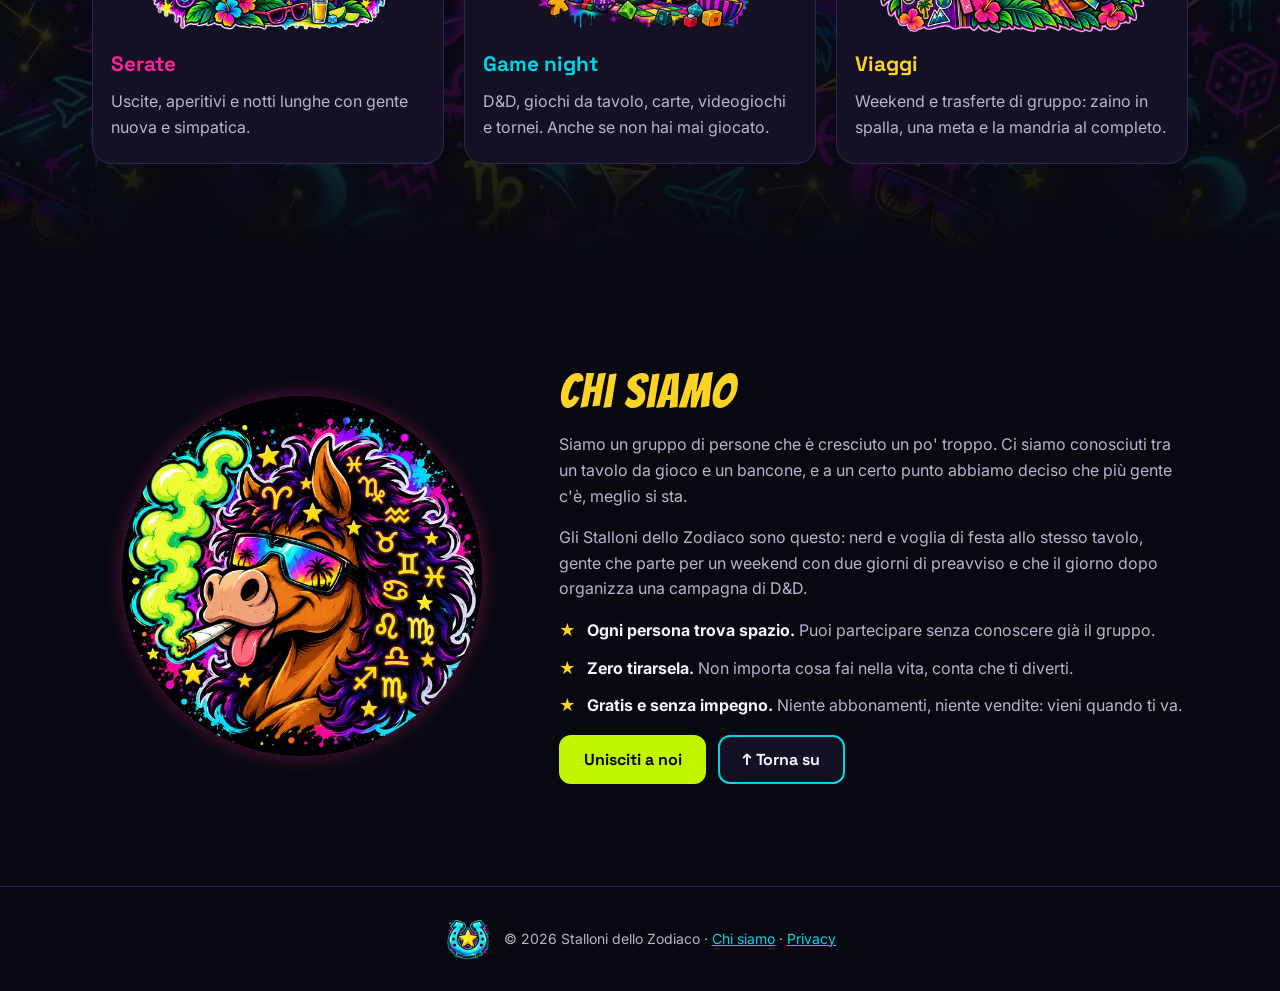
==== commit c02a8d8c: "Collega Instagram stalloni_official e rimuovi telefono e WhatsApp" ====
--- a/landing/index.html
+++ b/landing/index.html
@@ -59,20 +59,16 @@
       </div>
     </section>
 
-    <!-- ISCRIZIONE: WhatsApp e Instagram prima, form come alternativa -->
+    <!-- ISCRIZIONE: Instagram prima, form come alternativa -->
     <section class="section join-section" id="mandria" aria-labelledby="mandria-title">
       <div class="container narrow">
         <div class="panel">
           <div class="join" id="join">
             <h2 id="mandria-title">Entra nella mandria</h2>
-            <p class="lead">Il modo più veloce è il gruppo WhatsApp: lì trovi le prossime uscite, i tavoli di gioco e tutta la gente.</p>
-            <a class="button button-primary button-block social" id="waBtn" href="#" target="_blank" rel="noopener">
-              <svg viewBox="0 0 24 24" aria-hidden="true"><path fill="currentColor" d="M12 2a10 10 0 0 0-8.6 15.1L2 22l5-1.3A10 10 0 1 0 12 2Zm0 18.2a8.2 8.2 0 0 1-4.2-1.2l-.3-.2-3 .8.8-2.9-.2-.3A8.2 8.2 0 1 1 12 20.2Zm4.5-6.1c-.2-.1-1.5-.7-1.7-.8-.2-.1-.4-.1-.6.1l-.8 1c-.1.2-.3.2-.5.1a6.7 6.7 0 0 1-3.3-2.9c-.2-.4.2-.4.7-1.3.1-.2 0-.3 0-.4l-.8-1.8c-.2-.5-.4-.4-.6-.4h-.5a1 1 0 0 0-.7.3 3 3 0 0 0-.9 2.2 5.2 5.2 0 0 0 1.1 2.7 11.8 11.8 0 0 0 4.5 4c1.7.7 2.3.8 3.2.6.5-.1 1.5-.6 1.7-1.2.2-.6.2-1.1.2-1.2-.1-.1-.3-.2-.5-.3Z"/></svg>
-              <span>Entra nel gruppo WhatsApp</span>
-            </a>
-            <a class="button button-secondary button-block social" id="igBtn" href="#" target="_blank" rel="noopener">
+            <p class="lead">Seguici su Instagram: lì trovi le prossime uscite, i tavoli di gioco e tutta la gente.</p>
+            <a class="button button-primary button-block social" id="igBtn" href="https://www.instagram.com/stalloni_official/" target="_blank" rel="noopener">
               <svg viewBox="0 0 24 24" aria-hidden="true"><path fill="currentColor" d="M12 7a5 5 0 1 0 0 10 5 5 0 0 0 0-10Zm0 8.2a3.2 3.2 0 1 1 0-6.4 3.2 3.2 0 0 1 0 6.4Zm6.4-8.4a1.2 1.2 0 1 1-2.4 0 1.2 1.2 0 0 1 2.4 0ZM21.9 8c-.1-1.6-.4-3-1.6-4.2C19 2.6 17.6 2.2 16 2.1c-1.6-.1-6.4-.1-8 0-1.6.1-3 .4-4.2 1.6C2.6 5 2.2 6.4 2.1 8c-.1 1.6-.1 6.4 0 8 .1 1.6.4 3 1.6 4.2 1.2 1.2 2.6 1.6 4.2 1.7 1.6.1 6.4.1 8 0 1.6-.1 3-.4 4.2-1.7 1.2-1.2 1.6-2.6 1.7-4.2.1-1.6.1-6.4 0-8Zm-2.1 9.7a3.3 3.3 0 0 1-1.8 1.8c-1.3.5-4.3.4-5.7.4s-4.4.1-5.7-.4a3.3 3.3 0 0 1-1.8-1.8c-.5-1.3-.4-4.3-.4-5.7s-.1-4.4.4-5.7a3.3 3.3 0 0 1 1.8-1.8c1.3-.5 4.3-.4 5.7-.4s4.4-.1 5.7.4a3.3 3.3 0 0 1 1.8 1.8c.5 1.3.4 4.3.4 5.7s.1 4.4-.4 5.7Z"/></svg>
-              <span>Seguici su Instagram</span>
+              <span>Seguici su Instagram · @stalloni_official</span>
             </a>
             <ul class="trust">
               <li>Gratis, niente da comprare</li>
@@ -86,9 +82,9 @@
             <h3>Preferisci che ti scriviamo noi?</h3>
 
             <label class="field" for="contatto">
-              <span class="label">Numero di telefono o @instagram</span>
-              <input name="contatto" id="contatto" type="text" autocomplete="tel" autocapitalize="off" spellcheck="false"
-                     placeholder="Es. 333 123 4567 oppure @nomeutente" required>
+              <span class="label">Il tuo @instagram</span>
+              <input name="contatto" id="contatto" type="text" autocomplete="off" autocapitalize="off" spellcheck="false"
+                     placeholder="@nomeutente" required>
             </label>
 
             <!-- honeypot anti-bot: gli umani non lo vedono -->
@@ -112,11 +108,6 @@
             <label class="field" for="nome">
               <span class="label">Nome o soprannome</span>
               <input name="nome" id="nome" type="text" autocomplete="given-name" maxlength="60" placeholder="Es. Marco">
-            </label>
-
-            <label class="field" id="altroField" for="altro">
-              <span class="label" id="altroLabel">Il tuo numero WhatsApp, per il gruppo</span>
-              <input name="altro" id="altro" type="text">
             </label>
 
             <fieldset class="field personaggi">
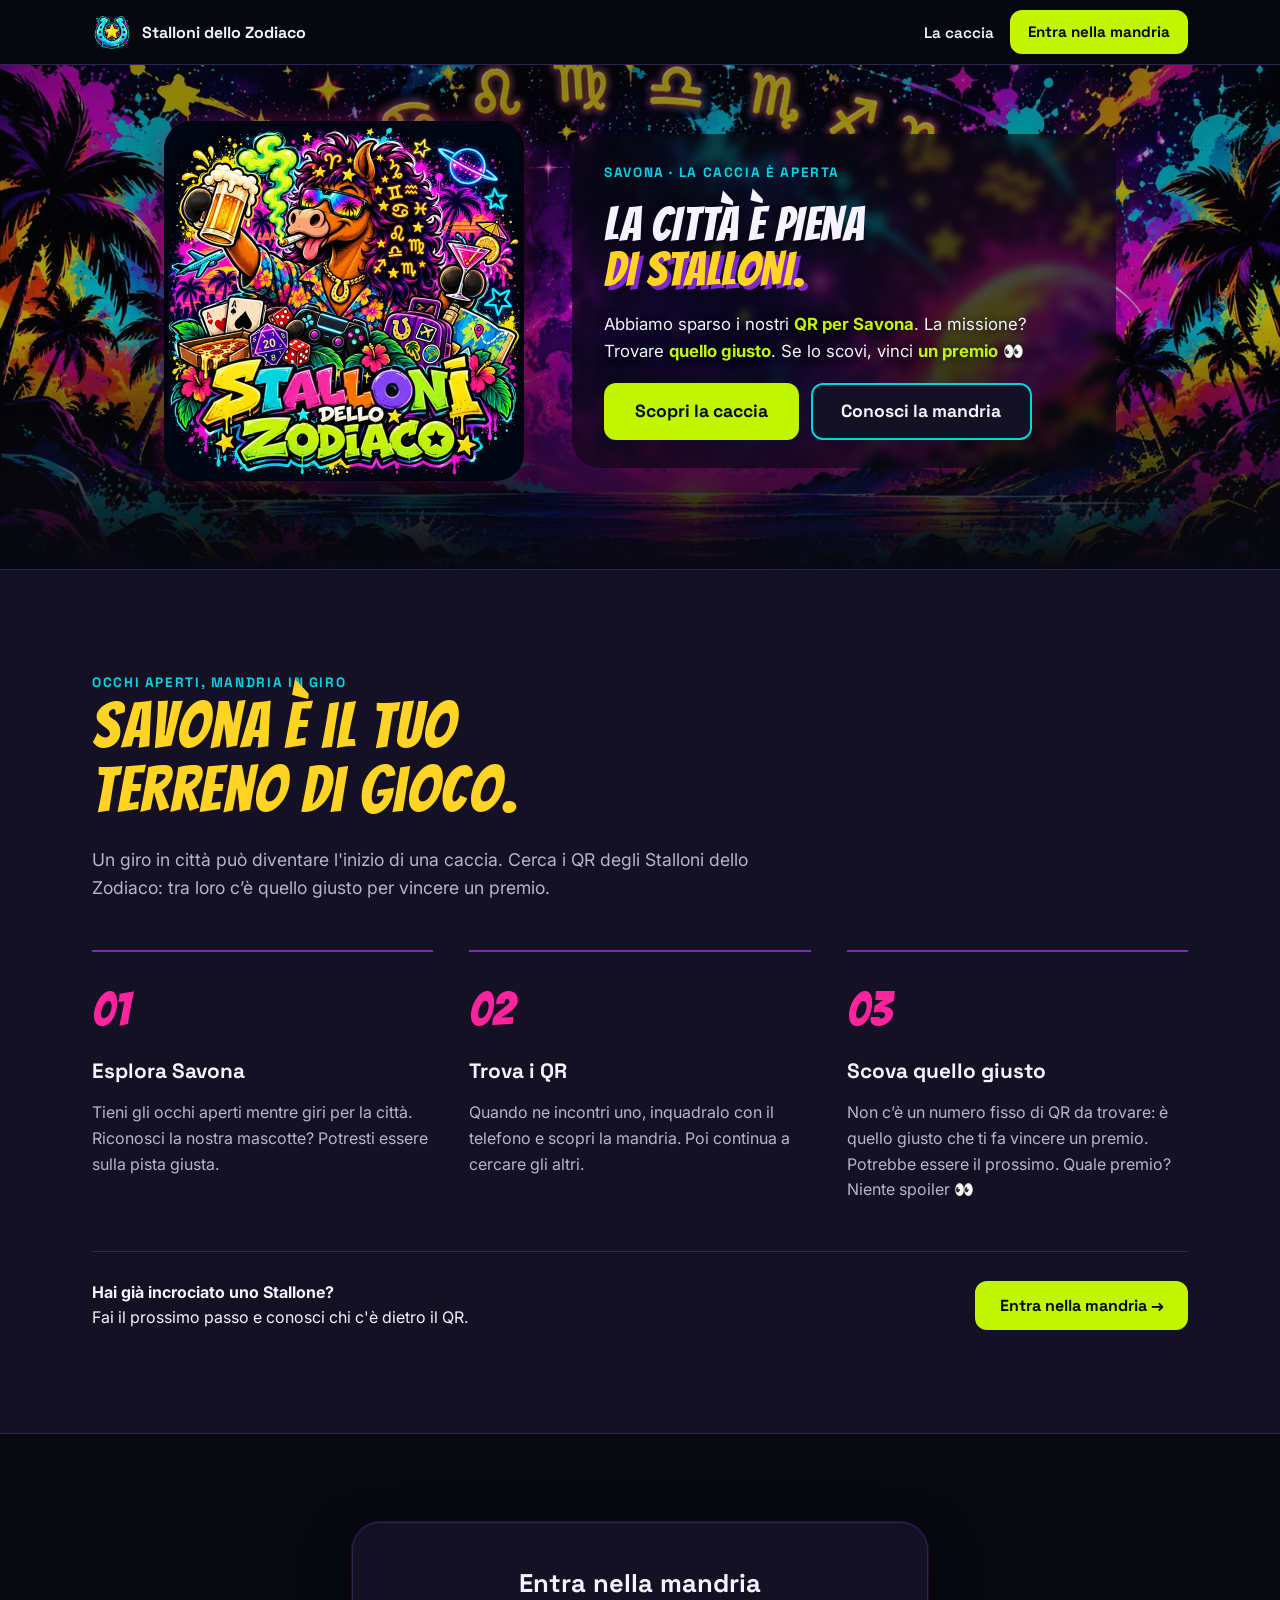
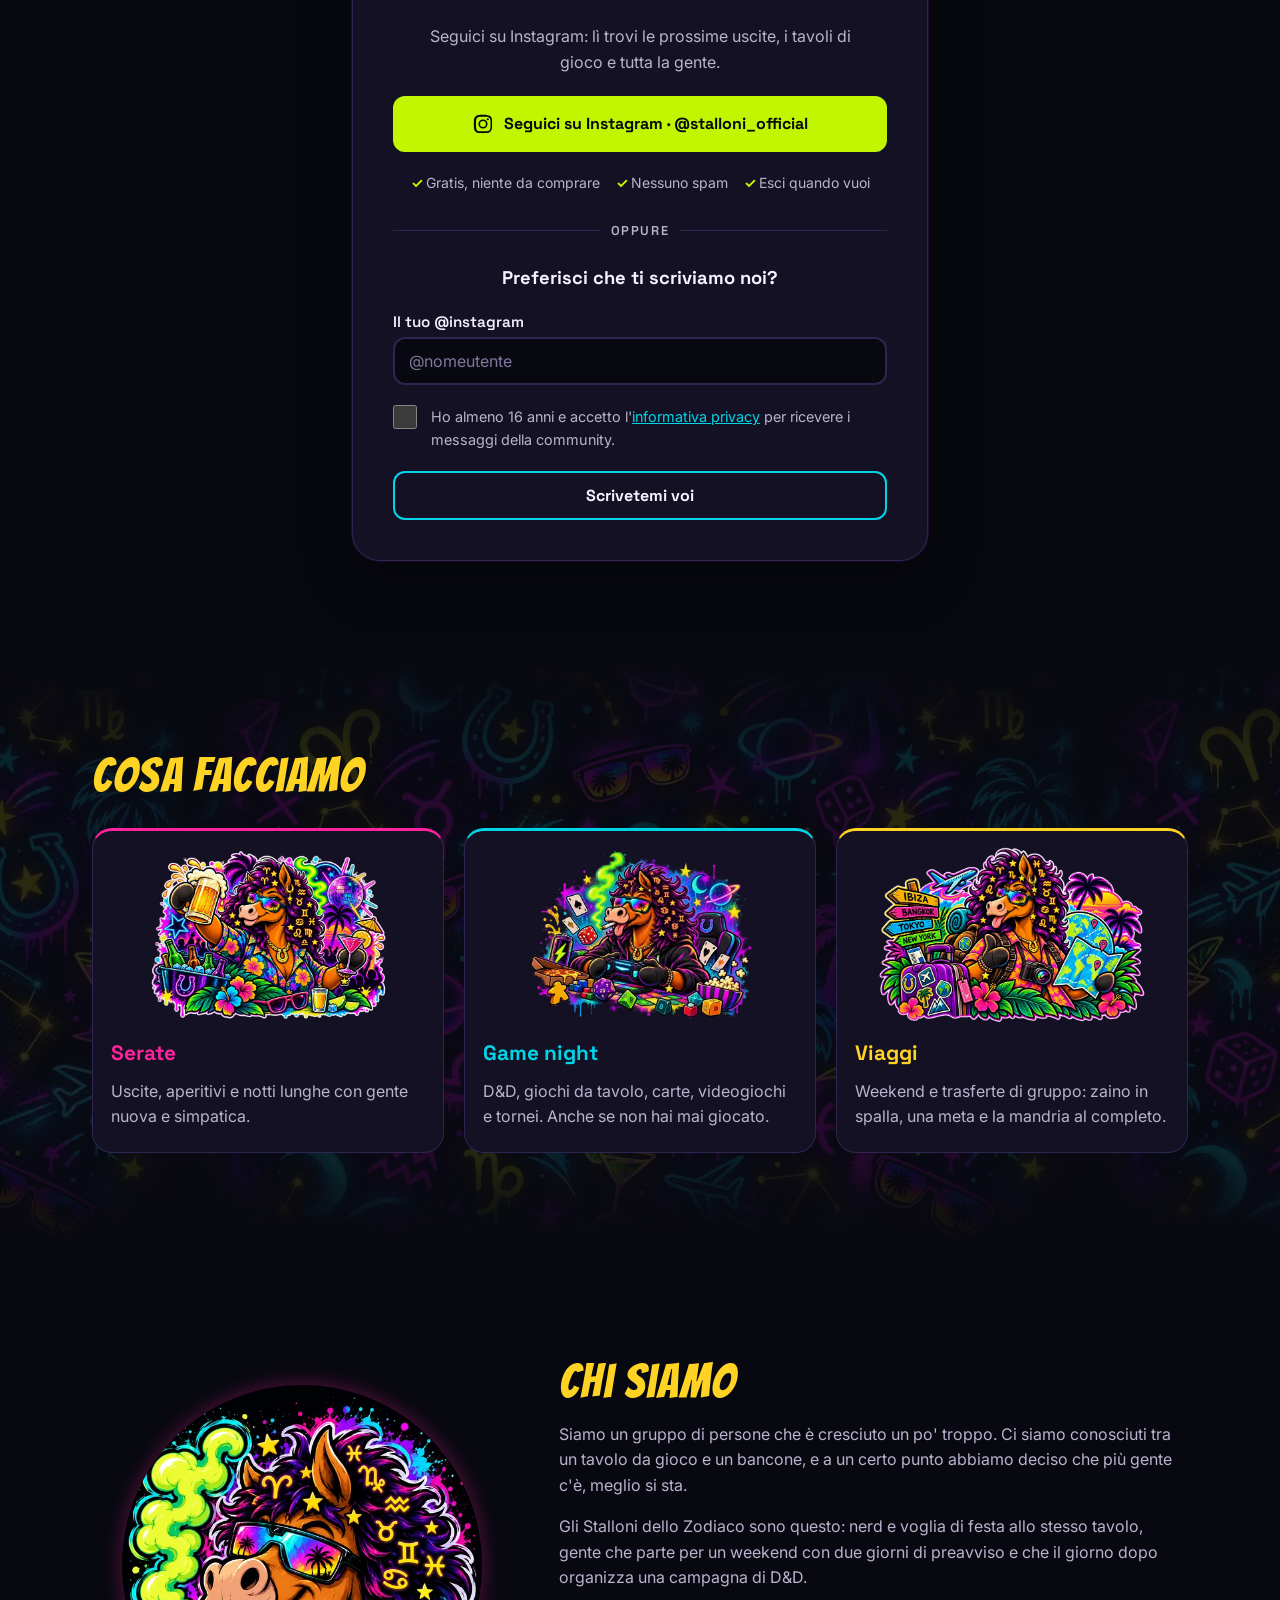
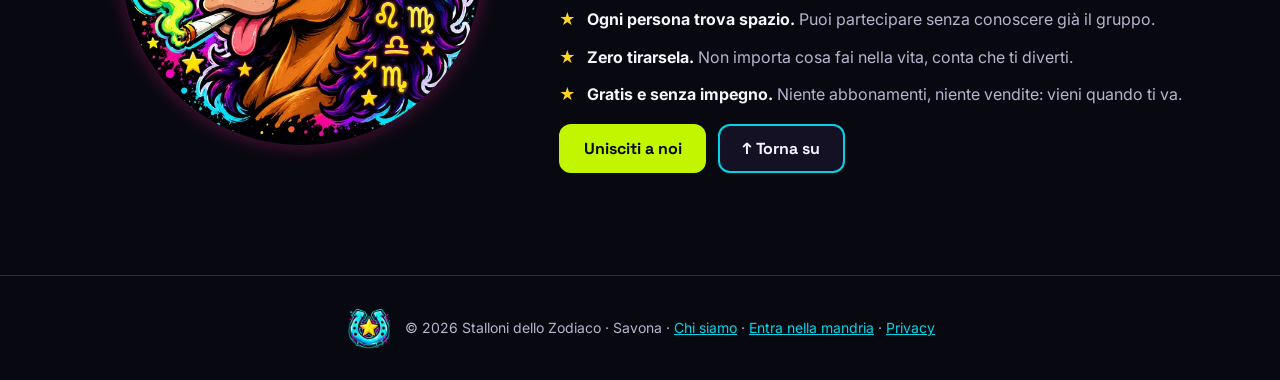
==== commit fc93fd8c: "Crea home caccia QR, condividi componenti e centra il modulo community" ====
--- a/landing/index.html
+++ b/landing/index.html
@@ -3,11 +3,11 @@
 <head>
   <meta charset="utf-8">
   <meta name="viewport" content="width=device-width, initial-scale=1, viewport-fit=cover">
-  <title>Hai trovato la mandria · Stalloni dello Zodiaco</title>
-  <meta name="description" content="Stalloni dello Zodiaco: una community di gente presa bene tra serate, game night e viaggi. Entra nella mandria.">
+  <title>La caccia è aperta · Stalloni dello Zodiaco</title>
+  <meta name="description" content="QR sparsi per Savona, una mandria da scoprire e un premio per chi trova quello giusto. Scopri gli Stalloni dello Zodiaco.">
   <meta name="theme-color" content="#080910">
-  <meta property="og:title" content="Hai trovato la mandria 🐴">
-  <meta property="og:description" content="Serate, game night e viaggi con gente presa bene. Entra nella mandria degli Stalloni dello Zodiaco.">
+  <meta property="og:title" content="Savona, trova il QR giusto 👀">
+  <meta property="og:description" content="Tra i QR degli Stalloni dello Zodiaco sparsi per Savona c’è quello giusto: trovalo e vinci un premio 👀.">
   <meta property="og:image" content="assets/og.jpg">
   <meta property="og:type" content="website">
   <link rel="icon" type="image/png" href="assets/favicon.png">
@@ -17,184 +17,43 @@
   <link href="https://fonts.googleapis.com/css2?family=Bangers&family=Inter:wght@400;500;600&family=Space+Grotesk:wght@500;600;700&display=swap" rel="stylesheet">
   <link rel="preload" as="image" href="assets/brand/logo-completo.webp">
   <link rel="stylesheet" href="style.css">
+  <link rel="stylesheet" href="home.css">
 </head>
-<body>
-  <!-- INTRO: timbro "MANDRIA!" con esplosione di coriandoli. Tocca per saltare. -->
-  <div class="intro" id="intro" aria-hidden="true">
-    <img class="intro-logo" src="assets/brand/logo-completo.webp" alt="">
-    <div class="stamp">Sei stato stallonato</div>
-  </div>
-  <canvas class="confetti" id="confetti" aria-hidden="true"></canvas>
+<body class="home">
+  <a class="skip-link" href="#top">Vai al contenuto</a>
+  <div data-component="header"></div>
+  <main id="top">
+    <section class="hero"><div class="container hero-inner">
+      <img class="hero-logo" src="assets/brand/logo-completo.webp" width="720" height="720" alt="Stalloni dello Zodiaco: lo stallone con la criniera zodiacale">
+      <div class="hero-copy"><p class="eyebrow">Savona · La caccia è aperta</p>
+        <h1 class="headline"><span class="line">La città è piena</span><span class="line home-accent">di Stalloni.</span></h1>
+        <p class="hero-sub">Abbiamo sparso i nostri <strong>QR per Savona</strong>. La missione? Trovare <strong>quello giusto</strong>. Se lo scovi, vinci <strong>un premio</strong> 👀</p>
+        <div class="hero-actions"><a class="button button-primary button-large" href="#caccia">Scopri la caccia</a><a class="button button-secondary button-large" href="#mandria">Conosci la mandria</a></div>
+      </div>
+    </div></section>
+    <section class="section hunt" id="caccia" aria-labelledby="hunt-title"><div class="container">
+      <p class="eyebrow">Occhi aperti, mandria in giro</p><h2 class="section-title" id="hunt-title">Savona è il tuo terreno di gioco.</h2>
+      <p class="hunt-intro">Un giro in città può diventare l'inizio di una caccia. Cerca i QR degli Stalloni dello Zodiaco: tra loro c’è quello giusto per vincere un premio.</p>
+      <ol class="hunt-steps">
+        <li><span class="step-number" aria-hidden="true">01</span><h3>Esplora Savona</h3><p>Tieni gli occhi aperti mentre giri per la città. Riconosci la nostra mascotte? Potresti essere sulla pista giusta.</p></li>
+        <li><span class="step-number" aria-hidden="true">02</span><h3>Trova i QR</h3><p>Quando ne incontri uno, inquadralo con il telefono e scopri la mandria. Poi continua a cercare gli altri.</p></li>
+        <li><span class="step-number" aria-hidden="true">03</span><h3>Scova quello giusto</h3><p>Non c’è un numero fisso di QR da trovare: è quello giusto che ti fa vincere un premio. Potrebbe essere il prossimo. Quale premio? Niente spoiler 👀</p></li>
+      </ol>
+      <div class="hunt-note"><p><strong>Hai già incrociato uno Stallone?</strong><br>Fai il prossimo passo e conosci chi c'è dietro il QR.</p><a class="button button-primary" href="#mandria">Entra nella mandria →</a></div>
+    </div></section>
+    <div data-component="mandria"></div>
 
-  <header class="site-header">
-    <div class="container header-inner">
-      <a class="brand" href="#top" aria-label="Stalloni dello Zodiaco, torna su">
-        <img src="assets/brand/simbolo-stalloni.webp" width="40" height="40" alt="">
-        <span>Stalloni dello Zodiaco</span>
-      </a>
-      <nav class="header-nav" aria-label="Navigazione">
-        <a class="nav-link" href="#chi-siamo">Chi siamo</a>
-        <a class="button button-primary button-small" href="#mandria">Entra</a>
-      </nav>
-    </div>
-  </header>
-
-  <main id="top">
-    <!-- HERO -->
-    <section class="hero">
-      <div class="container hero-inner">
-        <img class="hero-logo" src="assets/brand/logo-completo.webp" width="720" height="720"
-             alt="Logo Stalloni dello Zodiaco: uno stallone marrone con criniera viola piena di segni zodiacali">
-        <div class="hero-copy">
-          <h1 class="headline" aria-label="Hai trovato la mandria!">
-            <span class="line">Hai trovato</span>
-            <span class="line big" id="headline-accent">la mandria!</span>
-          </h1>
-          <p class="hero-sub">Hai trovato uno dei nostri QR. Noi siamo gli <strong>Stalloni dello Zodiaco</strong>: una community di gente presa bene che si ritrova per serate, giochi e viaggi.</p>
-          <div class="hero-actions">
-            <a class="button button-primary button-large" href="#mandria">Entra nella mandria</a>
-            <a class="button button-secondary button-large" href="#chi-siamo">Chi siamo</a>
-          </div>
-        </div>
-      </div>
-    </section>
-
-    <!-- ISCRIZIONE: Instagram prima, form come alternativa -->
-    <section class="section join-section" id="mandria" aria-labelledby="mandria-title">
-      <div class="container narrow">
-        <div class="panel">
-          <div class="join" id="join">
-            <h2 id="mandria-title">Entra nella mandria</h2>
-            <p class="lead">Seguici su Instagram: lì trovi le prossime uscite, i tavoli di gioco e tutta la gente.</p>
-            <a class="button button-primary button-block social" id="igBtn" href="https://www.instagram.com/stalloni_official/" target="_blank" rel="noopener">
-              <svg viewBox="0 0 24 24" aria-hidden="true"><path fill="currentColor" d="M12 7a5 5 0 1 0 0 10 5 5 0 0 0 0-10Zm0 8.2a3.2 3.2 0 1 1 0-6.4 3.2 3.2 0 0 1 0 6.4Zm6.4-8.4a1.2 1.2 0 1 1-2.4 0 1.2 1.2 0 0 1 2.4 0ZM21.9 8c-.1-1.6-.4-3-1.6-4.2C19 2.6 17.6 2.2 16 2.1c-1.6-.1-6.4-.1-8 0-1.6.1-3 .4-4.2 1.6C2.6 5 2.2 6.4 2.1 8c-.1 1.6-.1 6.4 0 8 .1 1.6.4 3 1.6 4.2 1.2 1.2 2.6 1.6 4.2 1.7 1.6.1 6.4.1 8 0 1.6-.1 3-.4 4.2-1.7 1.2-1.2 1.6-2.6 1.7-4.2.1-1.6.1-6.4 0-8Zm-2.1 9.7a3.3 3.3 0 0 1-1.8 1.8c-1.3.5-4.3.4-5.7.4s-4.4.1-5.7-.4a3.3 3.3 0 0 1-1.8-1.8c-.5-1.3-.4-4.3-.4-5.7s-.1-4.4.4-5.7a3.3 3.3 0 0 1 1.8-1.8c1.3-.5 4.3-.4 5.7-.4s4.4-.1 5.7.4a3.3 3.3 0 0 1 1.8 1.8c.5 1.3.4 4.3.4 5.7s.1 4.4-.4 5.7Z"/></svg>
-              <span>Seguici su Instagram · @stalloni_official</span>
-            </a>
-            <ul class="trust">
-              <li>Gratis, niente da comprare</li>
-              <li>Nessuno spam</li>
-              <li>Esci quando vuoi</li>
-            </ul>
-          </div>
-
-          <form id="signup" novalidate>
-            <p class="or"><span>oppure</span></p>
-            <h3>Preferisci che ti scriviamo noi?</h3>
-
-            <label class="field" for="contatto">
-              <span class="label">Il tuo @instagram</span>
-              <input name="contatto" id="contatto" type="text" autocomplete="off" autocapitalize="off" spellcheck="false"
-                     placeholder="@nomeutente" required>
-            </label>
-
-            <!-- honeypot anti-bot: gli umani non lo vedono -->
-            <input class="hp" type="text" name="_gotcha" tabindex="-1" autocomplete="off" aria-hidden="true">
-
-            <label class="check">
-              <input type="checkbox" name="privacy" id="privacy" required>
-              <span>Ho almeno 16 anni e accetto l'<a href="privacy.html" target="_blank" rel="noopener">informativa privacy</a> per ricevere i messaggi della community.</span>
-            </label>
-
-            <p class="error" id="formError" role="alert" hidden></p>
-            <button class="button button-secondary button-block" type="submit" id="submitBtn">Scrivetemi voi</button>
-          </form>
-
-          <!-- STEP 2: facoltativo, dopo l'iscrizione -->
-          <form id="profile" novalidate hidden>
-            <img class="panel-mascot" src="assets/brand/logo-mascotte.webp" width="120" height="120" alt="">
-            <h2>Sei dentro!</h2>
-            <p class="lead">Ti scriviamo presto. Se ti va, raccontaci qualcosa di te. Sono tutte domande facoltative.</p>
-
-            <label class="field" for="nome">
-              <span class="label">Nome o soprannome</span>
-              <input name="nome" id="nome" type="text" autocomplete="given-name" maxlength="60" placeholder="Es. Marco">
-            </label>
-
-            <fieldset class="field personaggi">
-              <legend class="label">Scegli la tua classe <em>(ti giudicheremo)</em></legend>
-              <div class="chips" id="chips"></div>
-              <p class="verdict" id="verdict" aria-live="polite"></p>
-            </fieldset>
-
-            <p class="error" id="profileError" role="alert" hidden></p>
-            <button class="button button-primary button-block" type="submit" id="profileBtn">Salva</button>
-            <button class="linkbtn" type="button" id="skipBtn">Salta, va bene così</button>
-          </form>
-
-          <div class="success" id="success" hidden>
-            <img class="panel-mascot" src="assets/brand/logo-mascotte.webp" width="120" height="120" alt="">
-            <h2>Sei nella mandria!</h2>
-            <p class="lead">Ci vediamo alla prossima. Porta qualcuno, più siamo meglio è.</p>
-            <button class="button button-secondary button-block" type="button" id="shareBtn">Condividi il sito</button>
-          </div>
-        </div>
-      </div>
-    </section>
-
-    <!-- COSA FACCIAMO -->
-    <section class="section activities" aria-labelledby="attivita-title">
-      <div class="container">
-        <h2 class="section-title" id="attivita-title">Cosa facciamo</h2>
-        <div class="cards">
-          <article class="card card-pink">
-            <div class="card-art">
-              <img src="assets/illustrations/serate.webp" width="800" height="533" loading="lazy"
-                   alt="La cavalla della community brinda con una birra a una festa tropicale">
-            </div>
-            <h3>Serate</h3>
-            <p>Uscite, aperitivi e notti lunghe con gente nuova e simpatica.</p>
-          </article>
-          <article class="card card-cyan">
-            <div class="card-art">
-              <img src="assets/illustrations/game-night.webp?v=2" width="800" height="533" loading="lazy"
-                   alt="Lo stallone con il controller in mano, circondato da dadi, carte e pizza">
-            </div>
-            <h3>Game night</h3>
-            <p>D&amp;D, giochi da tavolo, carte, videogiochi e tornei. Anche se non hai mai giocato.</p>
-          </article>
-          <article class="card card-yellow">
-            <div class="card-art">
-              <img src="assets/illustrations/viaggi.webp" width="800" height="533" loading="lazy"
-                   alt="La cavalla con zaino, valigia e mappa, pronta a partire">
-            </div>
-            <h3>Viaggi</h3>
-            <p>Weekend e trasferte di gruppo: zaino in spalla, una meta e la mandria al completo.</p>
-          </article>
-        </div>
-      </div>
-    </section>
-
-    <!-- CHI SIAMO -->
-    <section class="section about" id="chi-siamo" aria-labelledby="chi-siamo-title">
-      <div class="container about-inner">
-        <img class="about-mascot" src="assets/brand/logo-mascotte.webp" width="600" height="600" loading="lazy"
-             alt="La mascotte degli Stalloni dello Zodiaco: uno stallone con occhiali da sole e criniera zodiacale">
-        <div class="about-copy">
-          <h2 class="section-title" id="chi-siamo-title">Chi siamo</h2>
-          <p>Siamo un gruppo di persone che è cresciuto un po' troppo. Ci siamo conosciuti tra un tavolo da gioco e un bancone, e a un certo punto abbiamo deciso che più gente c'è, meglio si sta.</p>
-          <p>Gli Stalloni dello Zodiaco sono questo: nerd e voglia di festa allo stesso tavolo, gente che parte per un weekend con due giorni di preavviso e che il giorno dopo organizza una campagna di D&amp;D.</p>
-          <ul class="values">
-            <li><strong>Ogni persona trova spazio.</strong> Puoi partecipare senza conoscere già il gruppo.</li>
-            <li><strong>Zero tirarsela.</strong> Non importa cosa fai nella vita, conta che ti diverti.</li>
-            <li><strong>Gratis e senza impegno.</strong> Niente abbonamenti, niente vendite: vieni quando ti va.</li>
-          </ul>
-          <div class="hero-actions">
-            <a class="button button-primary" href="#mandria">Unisciti a noi</a>
-            <a class="button button-secondary" href="#top">↑ Torna su</a>
-          </div>
-        </div>
-      </div>
-    </section>
+    <div data-component="activities"></div>
+    <div data-component="about"></div>
   </main>
-
-  <footer class="site-footer">
-    <div class="container footer-inner">
-      <img src="assets/brand/simbolo-stalloni.webp" width="48" height="48" alt="">
-      <p>© <span id="year"></span> Stalloni dello Zodiaco · <a href="#chi-siamo">Chi siamo</a> · <a href="privacy.html">Privacy</a></p>
-    </div>
-  </footer>
-
-  <script src="config.js"></script>
-  <script src="script.js"></script>
+  <div data-component="footer"></div>
+  <script src="modules/site.js"></script>
+  <script src="components/header.js"></script>
+  <script src="components/mandria.js"></script>
+  <script src="components/activities.js"></script>
+  <script src="components/about.js"></script>
+  <script src="components/footer.js"></script>
+  <script src="modules/config.js"></script>
+  <script src="modules/community.js"></script>
 </body>
 </html>
--- a/landing/style.css
+++ b/landing/style.css
@@ -67,7 +67,7 @@
   padding-left: max(var(--gutter), env(safe-area-inset-left, 0px));
   padding-right: max(var(--gutter), env(safe-area-inset-right, 0px));
 }
-.container.narrow { max-width: 560px; }
+.container.narrow { max-width: 640px; }
 
 .section { padding-block: var(--section-space); }
 .section-title {
@@ -207,7 +207,21 @@
 .hero-sub strong { color: var(--color-lime); }
 
 /* PANNELLO ISCRIZIONE */
-.join-section { padding-top: 8px; }
+/* Ritmo uniforme e pannello centrato su entrambe le pagine. */
+.join-section { padding-block: clamp(48px, 7vw, 88px); }
+.join-section .panel { width: 100%; margin-inline: auto; padding: clamp(24px, 5vw, 40px); }
+.join-section .join { text-align: center; gap: 20px; }
+.join-section .join .lead { max-width: 28rem; margin-inline: auto; }
+.join-section .panel > form, .join-section .panel > .success { margin-top: 28px; }
+.join-section form { gap: 20px; }
+.join-section #signup h3, .join-section #profile > .lead { text-align: center; }
+.join-section .social { min-height: 56px; }
+.join-section .trust { gap: 8px 16px; }
+.join-section .field, .join-section .check { text-align: left; }
+.join-section .check { align-items: start; }
+.join-section .or { margin: 0 0 4px; }
+[data-component="header"] { position: sticky; top: env(safe-area-inset-top, 0px); z-index: 20; }
+[data-component="header"] .site-header { position: static; }
 .panel {
   background: var(--color-surface);
   border: 1px solid var(--color-line);
--- a/landing/home.css
+++ b/landing/home.css
@@ -0,0 +1,15 @@
+/* Home: mantiene i token e le illustrazioni del brand. */
+.skip-link { position: absolute; top: -100px; left: 16px; z-index: 100; padding: 12px; background: var(--color-yellow); color: var(--color-bg); }
+.skip-link:focus { top: 12px; }
+.eyebrow { font-family: var(--font-heading); color: var(--color-cyan); font-size: .85rem; font-weight: 700; text-transform: uppercase; letter-spacing: .12em; margin-bottom: 0; }
+.headline .home-accent { color: var(--color-yellow); text-shadow: 4px 4px 0 var(--color-purple); }
+.hunt { background: var(--color-surface); border-block: 1px solid var(--color-line); }
+.hunt .section-title { max-width: 780px; font-size: clamp(2.3rem, 5vw, 4rem); }
+.hunt-intro { max-width: 660px; color: var(--color-text-muted); margin-top: 24px; font-size: 1.1rem; }
+.hunt-steps { display: grid; grid-template-columns: repeat(3, 1fr); gap: 36px; padding: 0; margin: 48px 0; list-style: none; }
+.hunt-steps li { border-top: 2px solid var(--color-purple); padding-top: 20px; }
+.step-number { font-family: var(--font-display); font-size: 3rem; color: var(--color-pink); }
+.hunt-steps h3 { font-size: 1.3rem; margin: 6px 0 12px; }
+.hunt-steps p { color: var(--color-text-muted); }
+.hunt-note { display: flex; align-items: center; justify-content: space-between; gap: 24px; border-top: 1px solid var(--color-line); padding-top: 28px; }
+@media (max-width: 700px) { .hunt-steps { grid-template-columns: 1fr; gap: 24px; margin-block: 32px; } .hunt-note { align-items: flex-start; flex-direction: column; } .home .header-nav .nav-link { display: none; } .home .brand span { font-size: .8rem; } .home .header-nav .button { padding: .65rem .8rem; font-size: .8rem; } }
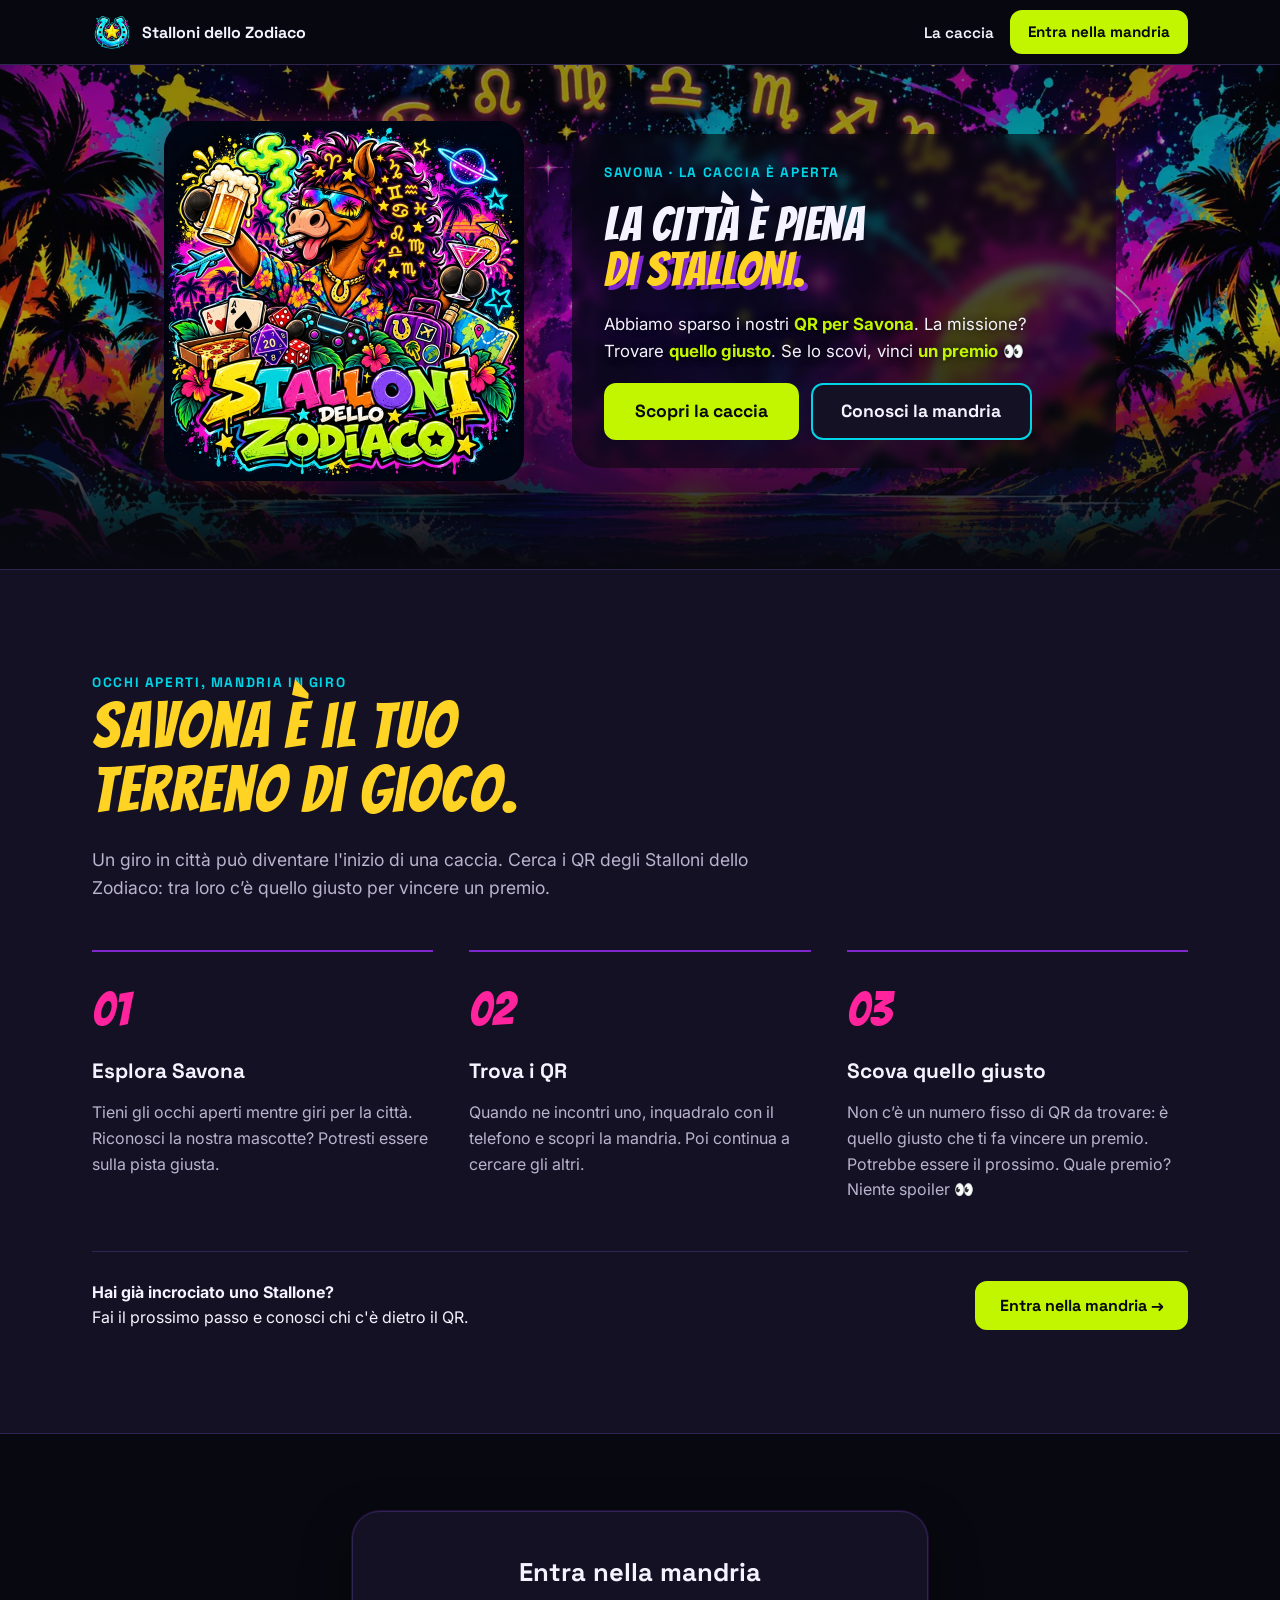
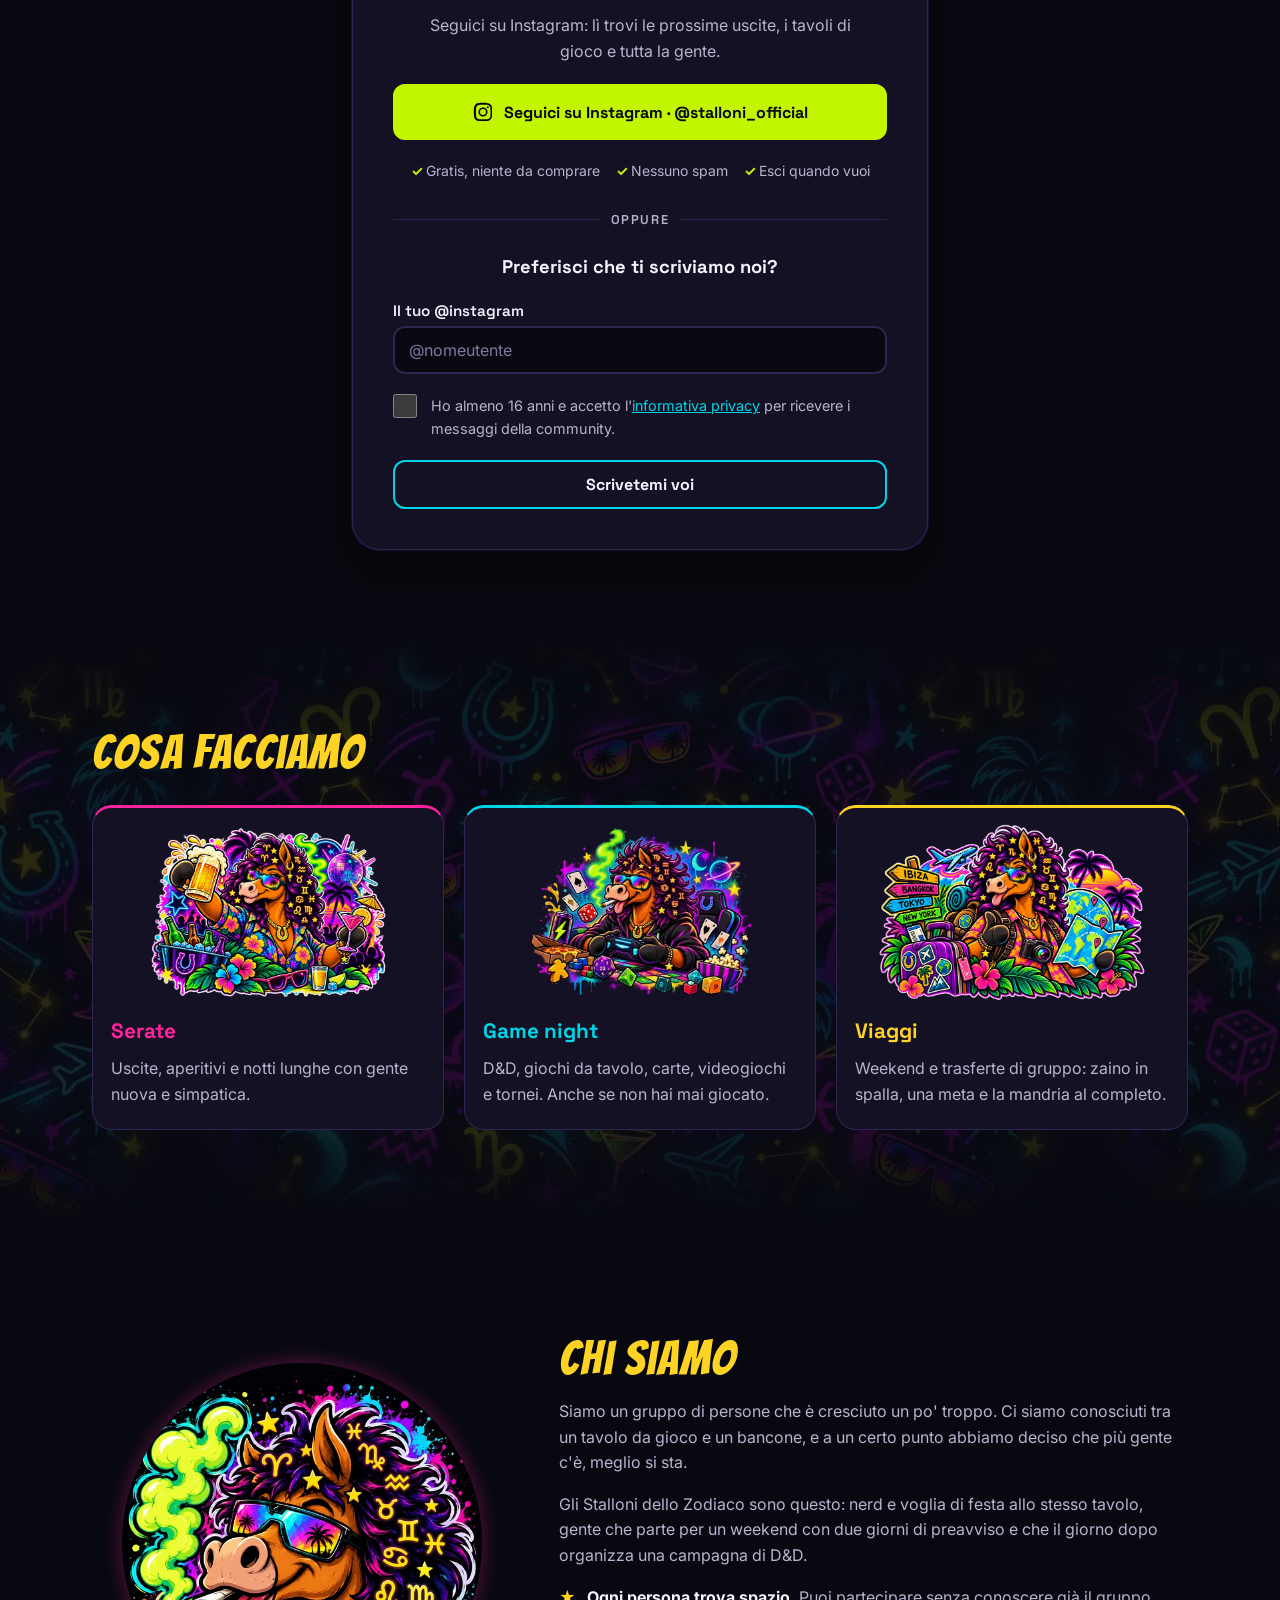
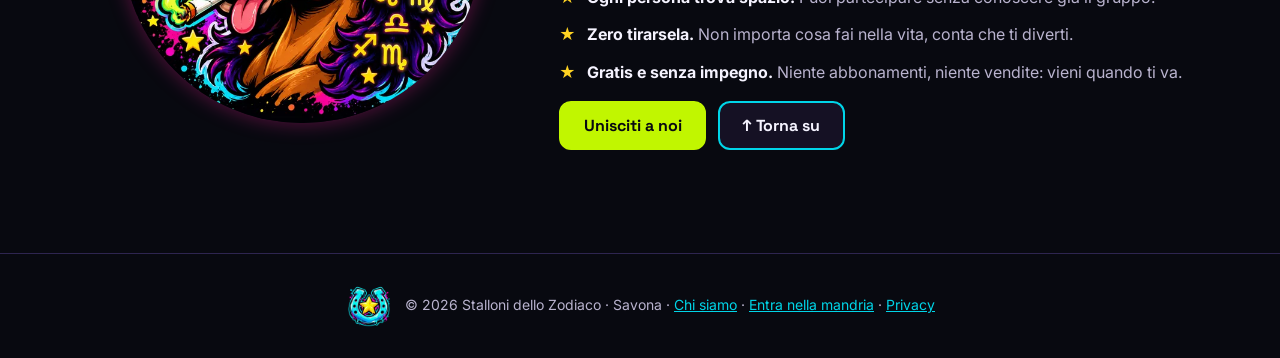
==== commit 7a9ccbb4: "Correggi distacco desktop del modulo e invalida cache degli asset" ====
--- a/landing/index.html
+++ b/landing/index.html
@@ -16,8 +16,8 @@
   <link rel="preconnect" href="https://fonts.gstatic.com" crossorigin>
   <link href="https://fonts.googleapis.com/css2?family=Bangers&family=Inter:wght@400;500;600&family=Space+Grotesk:wght@500;600;700&display=swap" rel="stylesheet">
   <link rel="preload" as="image" href="assets/brand/logo-completo.webp">
-  <link rel="stylesheet" href="style.css">
-  <link rel="stylesheet" href="home.css">
+  <link rel="stylesheet" href="style.css?v=69094abbc0d0">
+  <link rel="stylesheet" href="home.css?v=bae6673c0944">
 </head>
 <body class="home">
   <a class="skip-link" href="#top">Vai al contenuto</a>
@@ -47,13 +47,13 @@
     <div data-component="about"></div>
   </main>
   <div data-component="footer"></div>
-  <script src="modules/site.js"></script>
-  <script src="components/header.js"></script>
-  <script src="components/mandria.js"></script>
-  <script src="components/activities.js"></script>
-  <script src="components/about.js"></script>
-  <script src="components/footer.js"></script>
-  <script src="modules/config.js"></script>
-  <script src="modules/community.js"></script>
+  <script src="modules/site.js?v=35cf9fdd1057"></script>
+  <script src="components/header.js?v=c90a562351d9"></script>
+  <script src="components/mandria.js?v=98e8d9ac07cf"></script>
+  <script src="components/activities.js?v=6e97bf2166b1"></script>
+  <script src="components/about.js?v=bbb4cf50ce5b"></script>
+  <script src="components/footer.js?v=427faced7dce"></script>
+  <script src="modules/config.js?v=8bb646c5b11b"></script>
+  <script src="modules/community.js?v=608f2d60febc"></script>
 </body>
 </html>
--- a/landing/style.css
+++ b/landing/style.css
@@ -429,6 +429,7 @@
 /* DESKTOP */
 @media (min-width: 768px) {
   .section-title { font-size: 3rem; }
+  .join-section { padding-block: clamp(64px, 6vw, 96px); }
   .panel { padding: 32px; }
   .cards { grid-template-columns: repeat(3, 1fr); }
   .about-inner { grid-template-columns: 2fr 3fr; gap: 48px; }
@@ -467,4 +468,5 @@
 /* Schermi molto stretti: solo il simbolo nell'header, così "Chi siamo" ed "Entra" restano interi */
 @media (max-width: 400px) {
   .brand span { display: none; }
-}
+  .header-nav .nav-link { display: none; }
+}
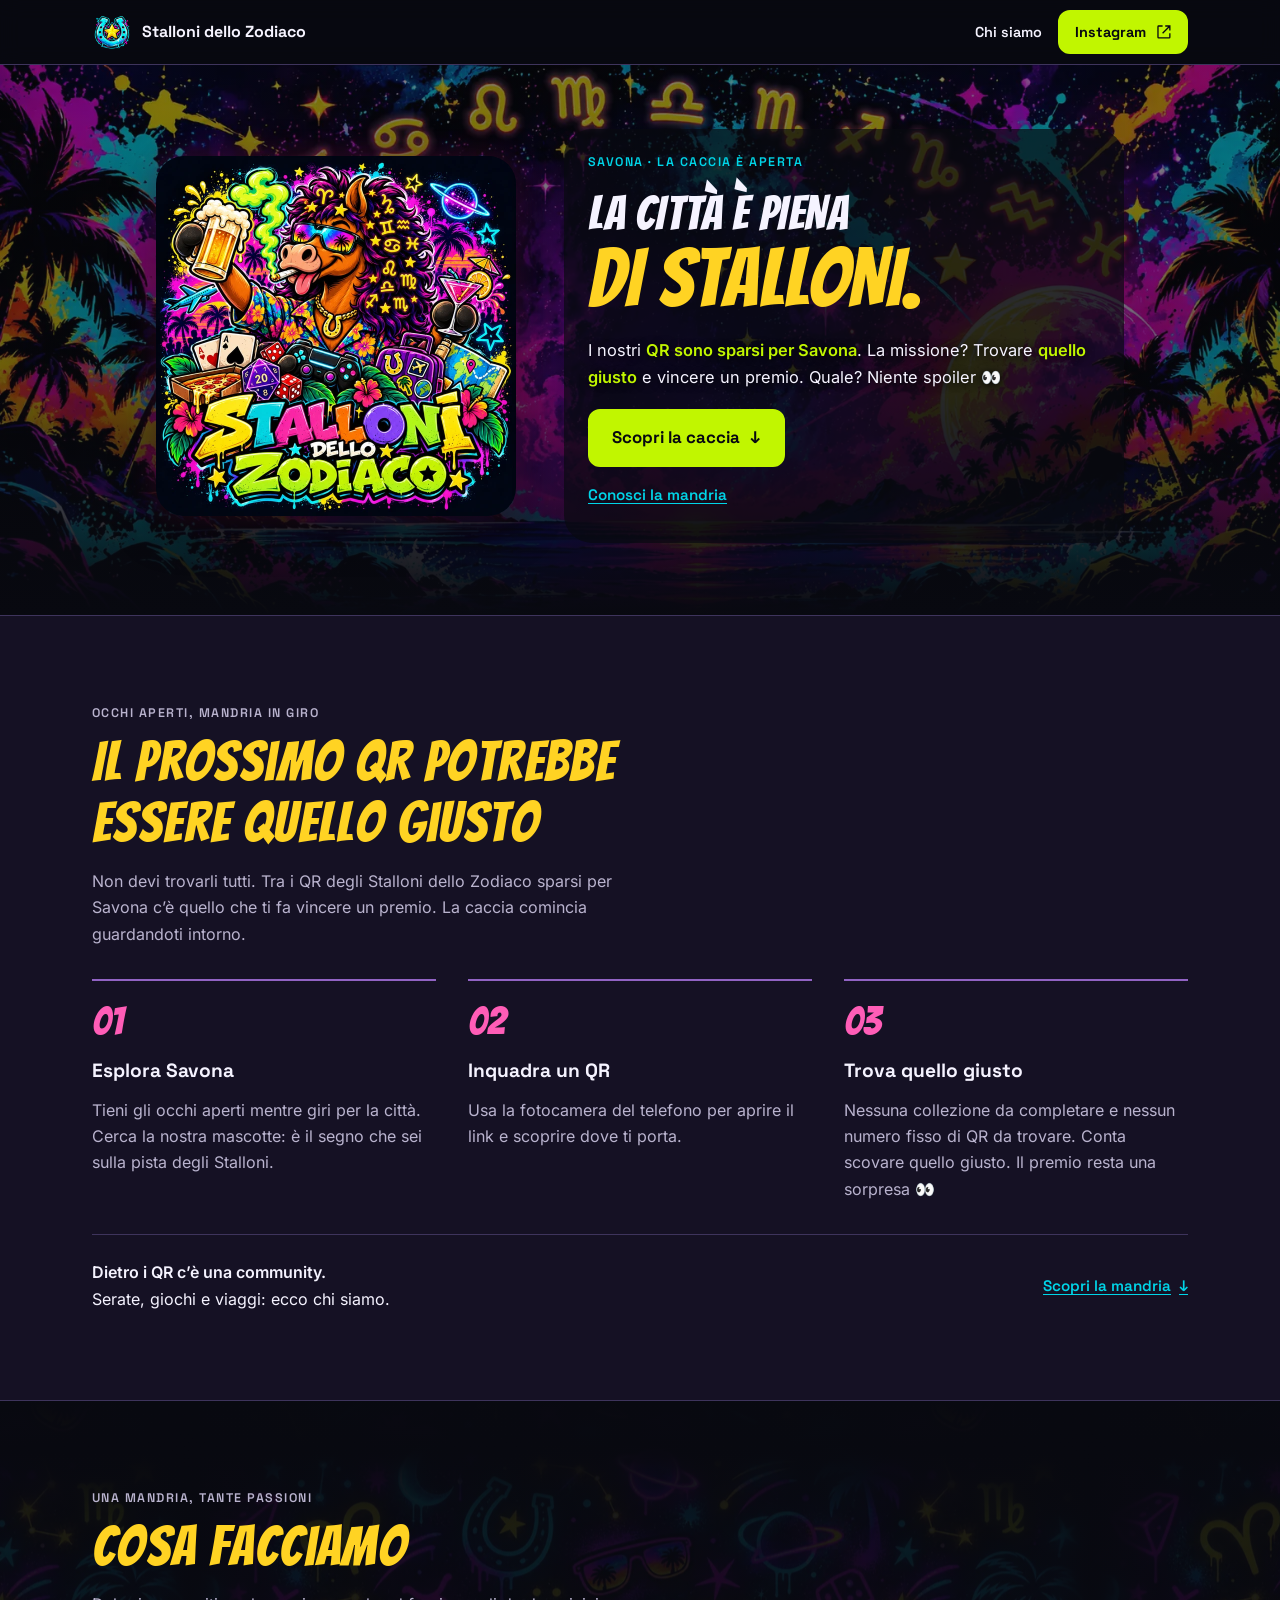
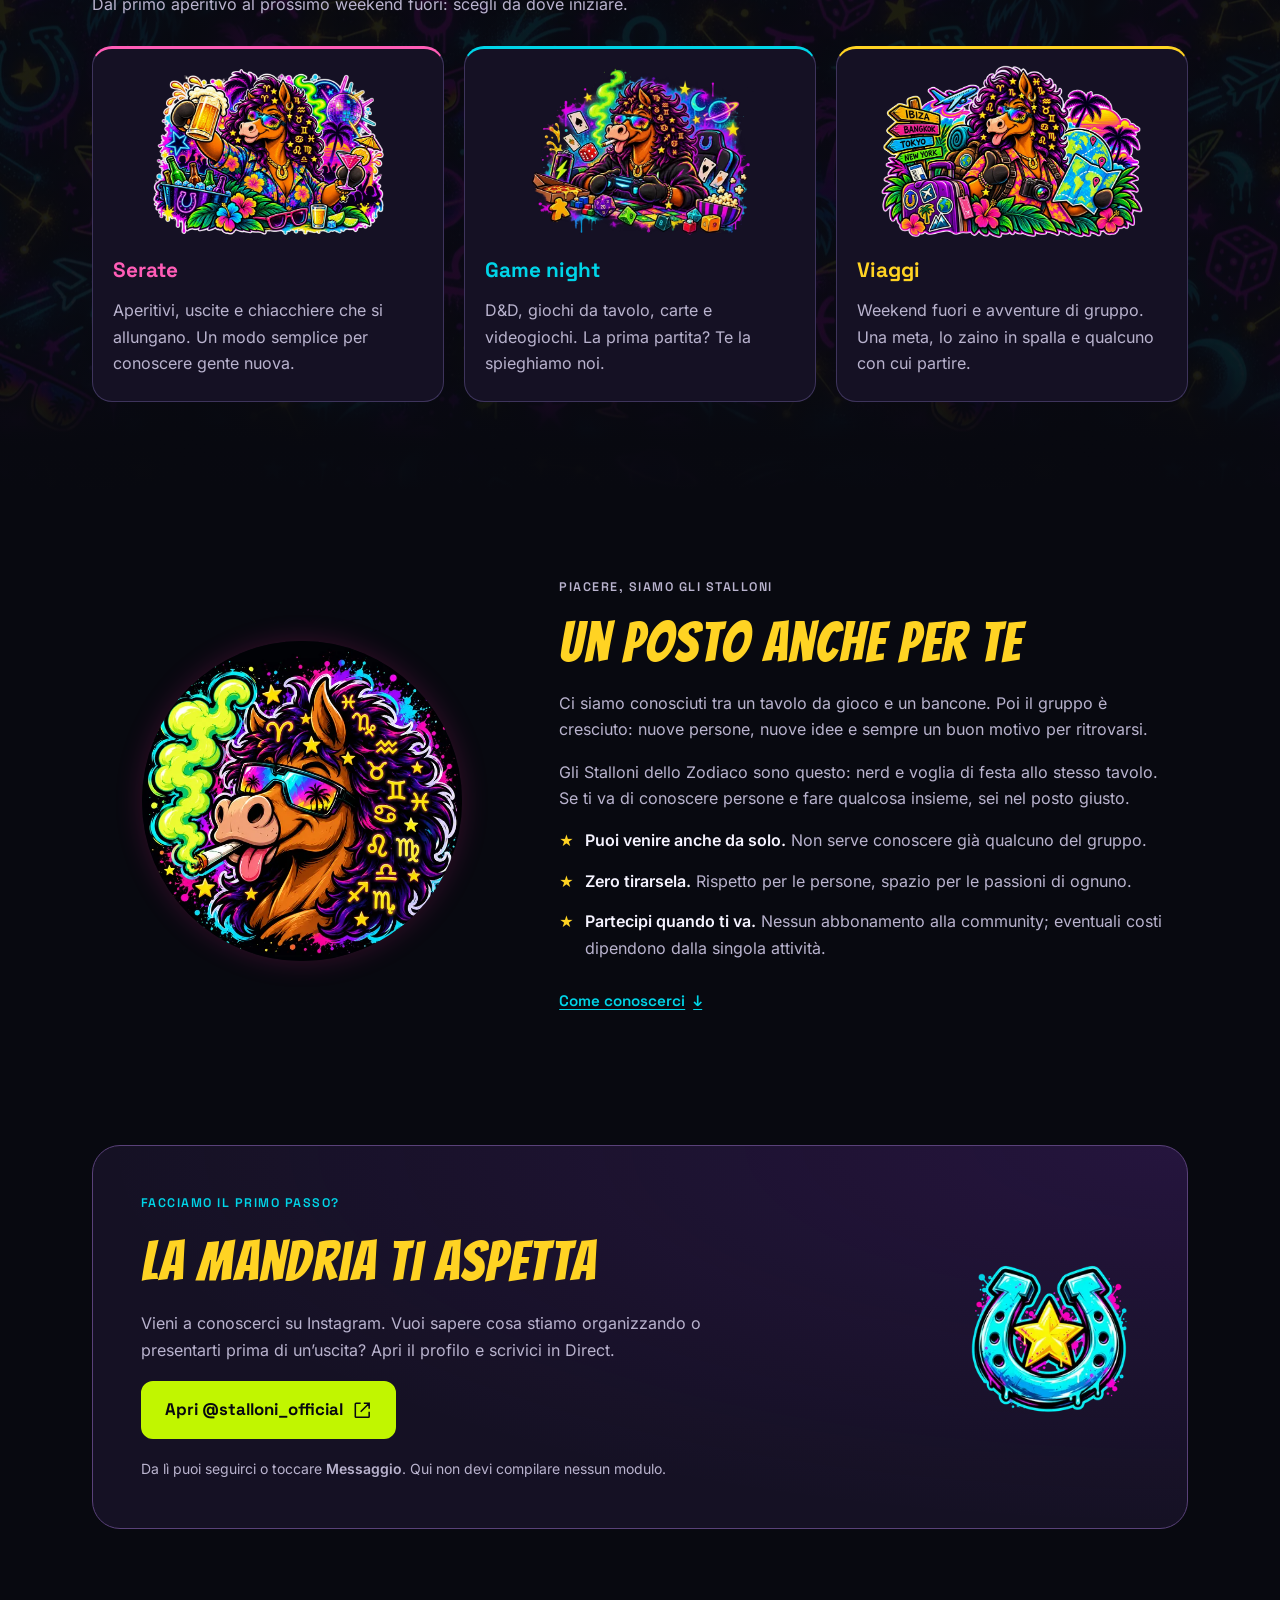
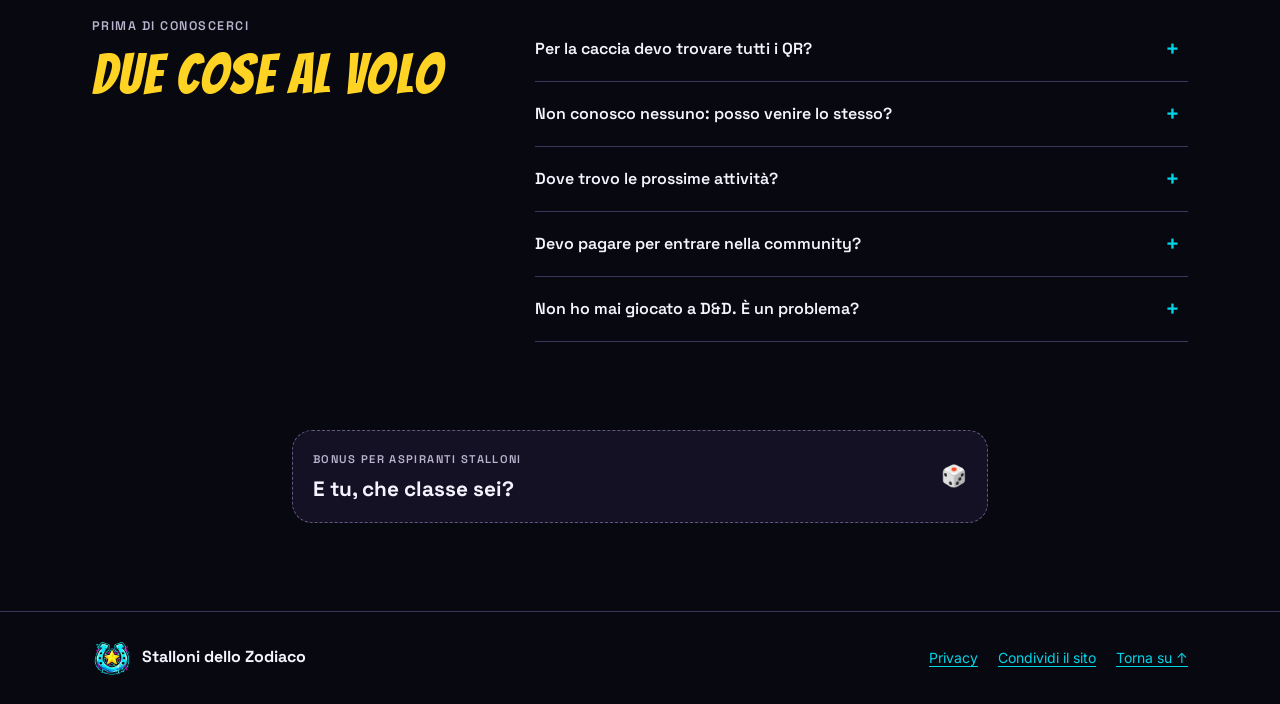
==== commit 30e76184: "Rivedi UI, UX e copy di home e pagina QR Semplifica il contatto su Instagram, preserva la caccia a S" ====
--- a/landing/index.html
+++ b/landing/index.html
@@ -1,59 +1,132 @@
 <!doctype html>
+<!-- Generato da render-site.py; modificare site-source/ e landing/components/. -->
 <html lang="it">
 <head>
   <meta charset="utf-8">
   <meta name="viewport" content="width=device-width, initial-scale=1, viewport-fit=cover">
   <title>La caccia è aperta · Stalloni dello Zodiaco</title>
-  <meta name="description" content="QR sparsi per Savona, una mandria da scoprire e un premio per chi trova quello giusto. Scopri gli Stalloni dello Zodiaco.">
+  <meta name="description" content="QR sparsi per Savona, una mandria da scoprire e un premio per chi trova quello giusto. Non devi trovarli tutti. Il premio? Sorpresa 👀">
   <meta name="theme-color" content="#080910">
-  <meta property="og:title" content="Savona, trova il QR giusto 👀">
-  <meta property="og:description" content="Tra i QR degli Stalloni dello Zodiaco sparsi per Savona c’è quello giusto: trovalo e vinci un premio 👀.">
-  <meta property="og:image" content="assets/og.jpg">
+  <link rel="canonical" href="https://frappaf.github.io/stalloni-dello-zodiaco/">
+  <meta property="og:title" content="La caccia è aperta · Stalloni dello Zodiaco">
+  <meta property="og:description" content="QR sparsi per Savona, una mandria da scoprire e un premio per chi trova quello giusto. Non devi trovarli tutti. Il premio? Sorpresa 👀">
+  <meta property="og:image" content="https://frappaf.github.io/stalloni-dello-zodiaco/assets/og.jpg">
+  <meta property="og:image:alt" content="Stalloni dello Zodiaco, serate, giochi e viaggi">
+  <meta property="og:url" content="https://frappaf.github.io/stalloni-dello-zodiaco/">
+  <meta property="og:locale" content="it_IT">
   <meta property="og:type" content="website">
+  <meta name="twitter:card" content="summary_large_image">
   <link rel="icon" type="image/png" href="assets/favicon.png">
   <link rel="apple-touch-icon" href="assets/apple-touch-icon.png">
-  <link rel="preconnect" href="https://fonts.googleapis.com">
-  <link rel="preconnect" href="https://fonts.gstatic.com" crossorigin>
-  <link href="https://fonts.googleapis.com/css2?family=Bangers&family=Inter:wght@400;500;600&family=Space+Grotesk:wght@500;600;700&display=swap" rel="stylesheet">
+  <link rel="preload" as="font" type="font/woff2" href="assets/fonts/bangers-latin-400-normal.woff2" crossorigin>
   <link rel="preload" as="image" href="assets/brand/logo-completo.webp">
-  <link rel="stylesheet" href="style.css?v=69094abbc0d0">
-  <link rel="stylesheet" href="home.css?v=bae6673c0944">
+  <link rel="stylesheet" href="style.css?v=1ac4c5548995">
+  <script src="modules/community.js?v=fa4645176e20" defer></script>
+
 </head>
-<body class="home">
-  <a class="skip-link" href="#top">Vai al contenuto</a>
-  <div data-component="header"></div>
-  <main id="top">
-    <section class="hero"><div class="container hero-inner">
-      <img class="hero-logo" src="assets/brand/logo-completo.webp" width="720" height="720" alt="Stalloni dello Zodiaco: lo stallone con la criniera zodiacale">
-      <div class="hero-copy"><p class="eyebrow">Savona · La caccia è aperta</p>
-        <h1 class="headline"><span class="line">La città è piena</span><span class="line home-accent">di Stalloni.</span></h1>
-        <p class="hero-sub">Abbiamo sparso i nostri <strong>QR per Savona</strong>. La missione? Trovare <strong>quello giusto</strong>. Se lo scovi, vinci <strong>un premio</strong> 👀</p>
-        <div class="hero-actions"><a class="button button-primary button-large" href="#caccia">Scopri la caccia</a><a class="button button-secondary button-large" href="#mandria">Conosci la mandria</a></div>
+<body>
+<a class="skip-link" href="#top">Vai al contenuto</a>
+  <header class="site-header">
+    <div class="container header-inner">
+      <a class="brand" href="#top" aria-label="Stalloni dello Zodiaco, torna all'inizio"><img src="assets/brand/simbolo-stalloni.webp" width="40" height="40" alt=""><span>Stalloni dello Zodiaco</span></a>
+      <nav class="header-nav" aria-label="Navigazione principale">
+        <a class="nav-link" href="#chi-siamo">Chi siamo</a>
+        <a class="button button-primary button-small" href="https://www.instagram.com/stalloni_official/">Instagram <svg viewBox="0 0 24 24" fill="none" stroke="currentColor" stroke-width="2" aria-hidden="true"><path d="M14 3h7v7M21 3 10 14M10 3H4a1 1 0 0 0-1 1v16a1 1 0 0 0 1 1h16a1 1 0 0 0 1-1v-6"/></svg></a>
+      </nav>
+    </div>
+  </header>
+
+<main id="top" tabindex="-1">
+<section class="hero" aria-labelledby="hero-title">
+  <div class="container hero-inner">
+    <img class="hero-logo" src="assets/brand/logo-completo.webp" width="720" height="720" fetchpriority="high" alt="Stalloni dello Zodiaco: la mascotte con la criniera zodiacale">
+    <div class="hero-copy">
+      <p class="eyebrow">Savona · La caccia è aperta</p>
+      <h1 class="headline" id="hero-title"><span class="line">La città è piena</span><span class="line big home-accent"><span class="title-word">di</span> <span class="title-word">Stalloni.</span></span></h1>
+      <p class="hero-sub">I nostri <strong>QR sono sparsi per Savona</strong>. La missione? Trovare <strong>quello giusto</strong> e vincere un premio. Quale? Niente spoiler 👀</p>
+      <div class="hero-actions"><a class="button button-primary button-large" href="#caccia">Scopri la caccia <span aria-hidden="true">↓</span></a><a class="text-link" href="#mandria">Conosci la mandria</a></div>
+    </div>
+  </div>
+</section>
+<section class="section hunt" id="caccia" aria-labelledby="hunt-title">
+  <div class="container">
+    <p class="eyebrow">Occhi aperti, mandria in giro</p>
+    <h2 class="section-title" id="hunt-title">Il prossimo QR potrebbe essere quello giusto</h2>
+    <p class="section-intro">Non devi trovarli tutti. Tra i QR degli Stalloni dello Zodiaco sparsi per Savona c’è quello che ti fa vincere un premio. La caccia comincia guardandoti intorno.</p>
+    <ol class="hunt-steps">
+      <li><span class="step-number" aria-hidden="true">01</span><h3>Esplora Savona</h3><p>Tieni gli occhi aperti mentre giri per la città. Cerca la nostra mascotte: è il segno che sei sulla pista degli Stalloni.</p></li>
+      <li><span class="step-number" aria-hidden="true">02</span><h3>Inquadra un QR</h3><p>Usa la fotocamera del telefono per aprire il link e scoprire dove ti porta.</p></li>
+      <li><span class="step-number" aria-hidden="true">03</span><h3>Trova quello giusto</h3><p>Nessuna collezione da completare e nessun numero fisso di QR da trovare. Conta scovare quello giusto. Il premio resta una sorpresa 👀</p></li>
+    </ol>
+    <div class="hunt-note"><p><strong>Dietro i QR c’è una community.</strong><br>Serate, giochi e viaggi: ecco chi siamo.</p><a class="text-link" href="#attivita">Scopri la mandria <span aria-hidden="true">↓</span></a></div>
+  </div>
+</section>
+    <section class="section activities" id="attivita" aria-labelledby="attivita-title">
+      <div class="container">
+        <p class="eyebrow">Una mandria, tante passioni</p>
+        <h2 class="section-title" id="attivita-title">Cosa facciamo</h2>
+        <p class="section-intro">Dal primo aperitivo al prossimo weekend fuori: scegli da dove iniziare.</p>
+        <div class="cards">
+          <article class="card card-pink"><div class="card-art"><img src="assets/illustrations/serate.webp" width="800" height="533" loading="lazy" alt="La mascotte della community a una festa tropicale"></div><h3>Serate</h3><p>Aperitivi, uscite e chiacchiere che si allungano. Un modo semplice per conoscere gente nuova.</p></article>
+          <article class="card card-cyan"><div class="card-art"><img src="assets/illustrations/game-night.webp" width="800" height="533" loading="lazy" alt="La mascotte con controller, dadi, carte e pizza"></div><h3>Game night</h3><p>D&amp;D, giochi da tavolo, carte e videogiochi. La prima partita? Te la spieghiamo noi.</p></article>
+          <article class="card card-yellow"><div class="card-art"><img src="assets/illustrations/viaggi.webp" width="800" height="533" loading="lazy" alt="La mascotte pronta a partire con zaino, valigia e mappa"></div><h3>Viaggi</h3><p>Weekend fuori e avventure di gruppo. Una meta, lo zaino in spalla e qualcuno con cui partire.</p></article>
+        </div>
       </div>
-    </div></section>
-    <section class="section hunt" id="caccia" aria-labelledby="hunt-title"><div class="container">
-      <p class="eyebrow">Occhi aperti, mandria in giro</p><h2 class="section-title" id="hunt-title">Savona è il tuo terreno di gioco.</h2>
-      <p class="hunt-intro">Un giro in città può diventare l'inizio di una caccia. Cerca i QR degli Stalloni dello Zodiaco: tra loro c’è quello giusto per vincere un premio.</p>
-      <ol class="hunt-steps">
-        <li><span class="step-number" aria-hidden="true">01</span><h3>Esplora Savona</h3><p>Tieni gli occhi aperti mentre giri per la città. Riconosci la nostra mascotte? Potresti essere sulla pista giusta.</p></li>
-        <li><span class="step-number" aria-hidden="true">02</span><h3>Trova i QR</h3><p>Quando ne incontri uno, inquadralo con il telefono e scopri la mandria. Poi continua a cercare gli altri.</p></li>
-        <li><span class="step-number" aria-hidden="true">03</span><h3>Scova quello giusto</h3><p>Non c’è un numero fisso di QR da trovare: è quello giusto che ti fa vincere un premio. Potrebbe essere il prossimo. Quale premio? Niente spoiler 👀</p></li>
-      </ol>
-      <div class="hunt-note"><p><strong>Hai già incrociato uno Stallone?</strong><br>Fai il prossimo passo e conosci chi c'è dietro il QR.</p><a class="button button-primary" href="#mandria">Entra nella mandria →</a></div>
-    </div></section>
-    <div data-component="mandria"></div>
+    </section>
+    <section class="section about" id="chi-siamo" aria-labelledby="chi-siamo-title">
+      <div class="container about-inner">
+        <img class="about-mascot" src="assets/brand/logo-mascotte.webp" width="600" height="600" loading="lazy" alt="La mascotte degli Stalloni con occhiali da sole e criniera zodiacale">
+        <div class="about-copy">
+          <p class="eyebrow">Piacere, siamo gli Stalloni</p>
+          <h2 class="section-title" id="chi-siamo-title">Un posto anche per te</h2>
+          <p>Ci siamo conosciuti tra un tavolo da gioco e un bancone. Poi il gruppo è cresciuto: nuove persone, nuove idee e sempre un buon motivo per ritrovarsi.</p>
+          <p>Gli Stalloni dello Zodiaco sono questo: nerd e voglia di festa allo stesso tavolo. Se ti va di conoscere persone e fare qualcosa insieme, sei nel posto giusto.</p>
+          <ul class="values">
+            <li><strong>Puoi venire anche da solo.</strong> Non serve conoscere già qualcuno del gruppo.</li>
+            <li><strong>Zero tirarsela.</strong> Rispetto per le persone, spazio per le passioni di ognuno.</li>
+            <li><strong>Partecipi quando ti va.</strong> Nessun abbonamento alla community; eventuali costi dipendono dalla singola attività.</li>
+          </ul>
+          <a class="text-link" href="#mandria">Come conoscerci <span aria-hidden="true">↓</span></a>
+        </div>
+      </div>
+    </section>
+    <section class="section join-section" id="mandria" aria-labelledby="mandria-title">
+      <div class="container"><div class="panel join-panel"><div class="join-copy">
+        <p class="eyebrow">Facciamo il primo passo?</p>
+        <h2 class="section-title" id="mandria-title">La mandria ti aspetta</h2>
+        <p class="lead">Vieni a conoscerci su Instagram. Vuoi sapere cosa stiamo organizzando o presentarti prima di un’uscita? Apri il profilo e scrivici in Direct.</p>
+        <a class="button button-primary button-large" href="https://www.instagram.com/stalloni_official/">Apri @stalloni_official <svg viewBox="0 0 24 24" fill="none" stroke="currentColor" stroke-width="2" aria-hidden="true"><path d="M14 3h7v7M21 3 10 14M10 3H4a1 1 0 0 0-1 1v16a1 1 0 0 0 1 1h16a1 1 0 0 0 1-1v-6"/></svg></a>
+        <p class="join-note">Da lì puoi seguirci o toccare <strong>Messaggio</strong>. Qui non devi compilare nessun modulo.</p>
+      </div><img class="join-mascot" src="assets/brand/simbolo-stalloni.webp" width="240" height="240" loading="lazy" alt=""></div></div>
+    </section>
+    <section class="section faq" aria-labelledby="faq-title">
+      <div class="container faq-inner"><div><p class="eyebrow">Prima di conoscerci</p><h2 class="section-title" id="faq-title">Due cose al volo</h2></div>
+        <div class="faq-list">
+          <details><summary>Per la caccia devo trovare tutti i QR?</summary><p>No. Non c’è un numero fisso di QR da trovare: devi scovare quello giusto tra quelli sparsi per Savona. Il premio resta una sorpresa 👀</p></details>
+          <details><summary>Non conosco nessuno: posso venire lo stesso?</summary><p>Certo. Scrivici su Instagram e presentati: non serve avere già amici nella mandria per partecipare.</p></details>
+          <details><summary>Dove trovo le prossime attività?</summary><p>Il nostro punto di contatto è <a href="https://www.instagram.com/stalloni_official/">@stalloni_official su Instagram</a>. Scrivici in Direct per conoscere le prossime occasioni e i dettagli per partecipare.</p></details>
+          <details><summary>Devo pagare per entrare nella community?</summary><p>Non c’è un abbonamento alla community. Uscite, locali e viaggi possono avere costi propri: chiedici i dettagli della singola attività prima di decidere.</p></details>
+          <details><summary>Non ho mai giocato a D&amp;D. È un problema?</summary><p>No: puoi iniziare da zero. Dicci cosa ti incuriosisce e troviamo insieme da quale gioco partire.</p></details>
+        </div>
+      </div>
+    </section>
+    <section class="section character-section" id="classe" aria-labelledby="classe-title" hidden>
+      <div class="container narrow"><details class="character-picker">
+        <summary><span><span class="eyebrow">Bonus per aspiranti Stalloni</span><span id="classe-title">E tu, che classe sei?</span></span><span aria-hidden="true">🎲</span></summary>
+        <div class="character-content"><p>Scegli il tuo alter ego. Nessun test d’ingresso: è solo per ridere.</p>
+          <fieldset class="field personaggi"><legend class="sr-only">Scegli una classe</legend><div class="chips" id="chips"></div></fieldset>
+          <p class="verdict" id="verdict" aria-live="polite" aria-atomic="true">La tua abilità speciale ti aspetta.</p>
+          <p class="join-note">La scelta resta in questa pagina e non viene inviata né salvata.</p>
+        </div>
+      </details></div>
+    </section>
 
-    <div data-component="activities"></div>
-    <div data-component="about"></div>
-  </main>
-  <div data-component="footer"></div>
-  <script src="modules/site.js?v=35cf9fdd1057"></script>
-  <script src="components/header.js?v=c90a562351d9"></script>
-  <script src="components/mandria.js?v=98e8d9ac07cf"></script>
-  <script src="components/activities.js?v=6e97bf2166b1"></script>
-  <script src="components/about.js?v=bbb4cf50ce5b"></script>
-  <script src="components/footer.js?v=427faced7dce"></script>
-  <script src="modules/config.js?v=8bb646c5b11b"></script>
-  <script src="modules/community.js?v=608f2d60febc"></script>
+</main>
+  <footer class="site-footer">
+    <div class="container footer-inner"><a class="brand footer-brand" href="#top"><img src="assets/brand/simbolo-stalloni.webp" width="40" height="40" alt=""><span>Stalloni dello Zodiaco</span></a><nav class="footer-nav" aria-label="Altri collegamenti"><a href="privacy.html">Privacy</a><button type="button" id="shareBtn" hidden>Condividi il sito</button><a href="#top">Torna su ↑</a></nav></div>
+    <div class="container share-feedback"><p id="shareStatus" role="status"></p><label id="shareFallback" class="field" hidden><span class="label">Copia questo link per condividerlo</span><input id="shareUrl" type="text" readonly></label></div>
+  </footer>
+
+<canvas class="confetti" id="confetti" aria-hidden="true"></canvas>
 </body>
 </html>
--- a/landing/style.css
+++ b/landing/style.css
@@ -1,472 +1,187 @@
-/* Stalloni dello Zodiaco: token dal design system (stalloni-design-system.md) */
+/* Font locali: nessuna connessione a servizi di font esterni. Licenze in assets/fonts/. */
+@font-face { font-family: Bangers; font-style: normal; font-weight: 400; font-display: swap; src: url("assets/fonts/bangers-latin-400-normal.woff2") format("woff2"); }
+@font-face { font-family: Inter; font-style: normal; font-weight: 400; font-display: swap; src: url("assets/fonts/inter-latin-400-normal.woff2") format("woff2"); }
+@font-face { font-family: Inter; font-style: normal; font-weight: 500; font-display: swap; src: url("assets/fonts/inter-latin-500-normal.woff2") format("woff2"); }
+@font-face { font-family: Inter; font-style: normal; font-weight: 600; font-display: swap; src: url("assets/fonts/inter-latin-600-normal.woff2") format("woff2"); }
+@font-face { font-family: "Space Grotesk"; font-style: normal; font-weight: 500; font-display: swap; src: url("assets/fonts/space-grotesk-latin-500-normal.woff2") format("woff2"); }
+@font-face { font-family: "Space Grotesk"; font-style: normal; font-weight: 600; font-display: swap; src: url("assets/fonts/space-grotesk-latin-600-normal.woff2") format("woff2"); }
+@font-face { font-family: "Space Grotesk"; font-style: normal; font-weight: 700; font-display: swap; src: url("assets/fonts/space-grotesk-latin-700-normal.woff2") format("woff2"); }
 :root {
   color-scheme: dark;
-
   --color-bg: #080910;
   --color-surface: #151124;
   --color-surface-2: #1d1733;
-  --color-line: #2e2550;
-  --color-purple: #8026CE;
+  --color-line: #3e345c;
   --color-cyan: #00D5E8;
-  --color-pink: #FF239D;
+  --color-pink: #FF5DB7;
   --color-lime: #C1F600;
   --color-yellow: #FFD323;
-  --color-orange: #FF7518;
   --color-text: #F5F3FF;
   --color-text-muted: #B9B3CE;
-  --color-on-accent: #080910;
-  --color-error: #FF6FBE;
-
   --font-display: "Bangers", Impact, "Arial Black", sans-serif;
   --font-heading: "Space Grotesk", system-ui, sans-serif;
   --font-body: "Inter", system-ui, -apple-system, sans-serif;
-
-  --gradient-brand: linear-gradient(135deg, #8026CE 0%, #FF239D 50%, #00D5E8 100%);
-  --shadow-cyan: 0 0 20px rgba(0, 213, 232, 0.35);
-  --shadow-pink: 0 0 20px rgba(255, 35, 157, 0.35);
-  --shadow-lime: 0 0 20px rgba(193, 246, 0, 0.25);
-
   --radius-sm: 8px;
   --radius-md: 12px;
   --radius-lg: 20px;
   --radius-xl: 28px;
   --container-max: 1160px;
-  --gutter: clamp(16px, 4vw, 32px);
-  --section-space: clamp(3.5rem, 8vw, 7rem);
+  --gutter: clamp(20px, 4vw, 32px);
+  --section-space: clamp(3rem, 7vw, 5.5rem);
 }
-
-/* BASE */
 *, *::before, *::after { box-sizing: border-box; }
 [hidden] { display: none !important; }
-html { scroll-behavior: smooth; scroll-padding-top: 72px; }
-
-body {
-  margin: 0;
-  min-height: 100vh;
-  background: var(--color-bg);
-  color: var(--color-text);
-  font-family: var(--font-body);
-  font-size: 1rem;
-  line-height: 1.6;
-  overflow-x: hidden;
-  -webkit-font-smoothing: antialiased;
-}
-
+html { scroll-behavior: smooth; scroll-padding-top: calc(90px + env(safe-area-inset-top, 0px)); }
+body { margin: 0; background: var(--color-bg); color: var(--color-text); font: 400 1rem/1.65 var(--font-body); -webkit-font-smoothing: antialiased; overflow-wrap: anywhere; }
 img { max-width: 100%; height: auto; display: block; }
-a { color: var(--color-cyan); }
+a { color: var(--color-cyan); text-underline-offset: .2em; }
+button, input { font: inherit; }
 h1, h2, h3 { margin: 0; text-wrap: balance; }
 h2, h3 { font-family: var(--font-heading); font-weight: 700; }
 p { margin: 0; }
-
-:focus-visible { outline: 3px solid var(--color-cyan); outline-offset: 3px; }
-
-.container {
-  width: 100%;
-  max-width: var(--container-max);
-  margin: 0 auto;
-  padding-left: max(var(--gutter), env(safe-area-inset-left, 0px));
-  padding-right: max(var(--gutter), env(safe-area-inset-right, 0px));
-}
-.container.narrow { max-width: 640px; }
-
+:focus-visible { outline: 3px solid var(--color-cyan); outline-offset: 4px; }
+main:focus { outline: none; }
+.container { width: 100%; max-width: var(--container-max); margin: 0 auto; padding-inline: max(var(--gutter), env(safe-area-inset-left, 0px)) max(var(--gutter), env(safe-area-inset-right, 0px)); }
+.container.narrow { max-width: 760px; }
 .section { padding-block: var(--section-space); }
-.section-title {
-  font-family: var(--font-display);
-  font-weight: 400;
-  font-size: 2.4rem;
-  line-height: 1;
-  letter-spacing: .025em;
-  color: var(--color-yellow);
-}
-
-.sr-only { position: absolute; width: 1px; height: 1px; overflow: hidden; clip: rect(0 0 0 0); }
-.hp { position: absolute; left: -9999px; width: 1px; height: 1px; opacity: 0; }
-
-/* BOTTONI */
-.button {
-  display: inline-flex;
-  align-items: center;
-  justify-content: center;
-  gap: 10px;
-  min-height: 48px;
-  padding: .8rem 1.4rem;
-  border-radius: var(--radius-md);
-  border: 2px solid transparent;
-  font: 700 1rem/1.2 var(--font-heading);
-  text-decoration: none;
-  cursor: pointer;
-  transition: transform .18s ease, box-shadow .18s ease, background-color .18s ease;
-  -webkit-tap-highlight-color: transparent;
-}
-.button:hover { transform: translateY(-2px); }
-.button:active { transform: translateY(0); }
-.button[disabled] { opacity: .6; cursor: wait; transform: none; }
-.button svg { width: 22px; height: 22px; flex: none; }
-
-.button-primary { background: var(--color-lime); border-color: var(--color-lime); color: var(--color-on-accent); }
-.button-primary:hover { box-shadow: var(--shadow-lime); }
-
-.button-secondary { background: var(--color-surface); border-color: var(--color-cyan); color: var(--color-text); }
-.button-secondary:hover { box-shadow: var(--shadow-cyan); }
-
-.button-small { min-height: 44px; padding: .5rem 1rem; font-size: .95rem; }
-.button-large { min-height: 56px; padding: 1rem 1.8rem; font-size: 1.1rem; }
-.button-block { width: 100%; }
-
-/* Bottone senza link ancora configurato */
-.button.soon { opacity: .5; cursor: default; pointer-events: none; }
-
-.linkbtn {
-  background: none;
-  border: 0;
-  min-height: 44px;
-  padding: 8px;
-  font: 500 .95rem var(--font-body);
-  color: var(--color-text-muted);
-  text-decoration: underline;
-  cursor: pointer;
-}
-
-/* HEADER */
-.site-header {
-  position: sticky;
-  top: env(safe-area-inset-top, 0px);
-  z-index: 20;
-  background: rgba(8, 9, 16, .82);
-  backdrop-filter: blur(10px);
-  -webkit-backdrop-filter: blur(10px);
-  border-bottom: 1px solid var(--color-line);
-}
-body::before {
-  content: "";
-  position: fixed;
-  inset: 0 0 auto;
-  height: env(safe-area-inset-top, 0px);
-  z-index: 21;
-  background: var(--color-bg);
-}
-.header-inner { display: flex; align-items: center; justify-content: space-between; gap: 12px; padding-block: 10px; }
-.brand { display: flex; align-items: center; gap: 10px; color: var(--color-text); text-decoration: none; font: 700 1rem var(--font-heading); min-width: 0; }
-.brand img { width: 40px; height: 40px; }
-.brand span { white-space: nowrap; overflow: hidden; text-overflow: ellipsis; }
-.header-nav { display: flex; align-items: center; gap: 6px; flex: none; }
-.nav-link {
-  display: inline-flex;
-  align-items: center;
-  min-height: 44px;
-  padding: 0 10px;
-  color: var(--color-text);
-  font: 600 .95rem var(--font-heading);
-  text-decoration: none;
-  border-radius: var(--radius-sm);
-}
-.nav-link:hover { color: var(--color-cyan); }
-.hero-actions { display: flex; flex-wrap: wrap; gap: 12px; justify-content: inherit; }
-.hero-copy .hero-actions { justify-content: center; }
-
-/* HERO */
-.hero {
-  position: relative;
-  padding-block: 28px 56px;
-  background:
-    linear-gradient(180deg, rgba(8, 9, 16, .55) 0%, rgba(8, 9, 16, .35) 40%, var(--color-bg) 100%),
-    url("assets/backgrounds/hero-cosmic-mobile.webp") center top / cover no-repeat,
-    var(--color-bg);
-}
-.hero-inner { display: grid; gap: 20px; justify-items: center; text-align: center; }
-.hero-logo {
-  width: min(70vw, 300px);
-  border-radius: var(--radius-xl);
-  box-shadow: 0 18px 50px rgba(0, 0, 0, .55), var(--shadow-pink);
-  animation: pop .7s cubic-bezier(.2, 1.6, .4, 1) both;
-}
-@keyframes pop { from { transform: scale(.6) rotate(-6deg); opacity: 0; } }
-.hero-copy { display: grid; gap: 18px; justify-items: center; max-width: 34rem; }
-
-.headline {
-  font-family: var(--font-display);
-  font-weight: 400;
-  line-height: .95;
-  letter-spacing: .025em;
-  text-transform: uppercase;
-}
-.headline .line { display: block; font-size: clamp(2rem, 8vw, 3rem); color: var(--color-text); }
-.headline .big { font-size: clamp(2.9rem, 13vw, 5.5rem); white-space: nowrap; }
-.headline .big .ch {
-  display: inline-block;
-  color: var(--c);
-  -webkit-text-stroke: 2px var(--color-bg);
-  paint-order: stroke fill;
-  text-shadow: 3px 4px 0 var(--color-bg);
-  animation: bounce .6s cubic-bezier(.3, 1.8, .5, 1) both;
-  animation-delay: calc(var(--i) * 50ms + 150ms);
-}
-@keyframes bounce { from { transform: translateY(-50px) scale(.4); opacity: 0; } }
-
-.hero-sub { font-size: 1.05rem; color: var(--color-text); max-width: 32rem; text-shadow: 0 1px 8px rgba(0, 0, 0, .8); }
+.section-title { font: 400 clamp(2.3rem, 5vw, 3.5rem)/1.1 var(--font-display); letter-spacing: .025em; color: var(--color-yellow); }
+.eyebrow { font: 600 .78rem/1.5 var(--font-heading); letter-spacing: .12em; text-transform: uppercase; color: var(--color-text-muted); margin-bottom: 8px; }
+.section-intro { max-width: 58ch; margin-top: 14px; color: var(--color-text-muted); }
+.sr-only { position: absolute; width: 1px; height: 1px; overflow: hidden; clip-path: inset(50%); white-space: nowrap; }
+.skip-link { position: fixed; top: 10px; left: 10px; z-index: 100; padding: 12px 18px; color: var(--color-bg); background: var(--color-lime); border-radius: var(--radius-sm); transform: translateY(-160%); }
+.skip-link:focus { transform: none; }
+.button { max-width: 100%; min-width: 0; overflow-wrap: anywhere; display: inline-flex; align-items: center; justify-content: center; gap: 10px; min-height: 48px; padding: .85rem 1.3rem; border: 2px solid transparent; border-radius: var(--radius-md); font: 700 1rem/1.3 var(--font-heading); text-decoration: none; text-align: center; cursor: pointer; transition: transform .18s ease, box-shadow .18s ease; -webkit-tap-highlight-color: transparent; }
+.button-primary { background: var(--color-lime); border-color: var(--color-lime); color: var(--color-bg); }
+.button-small { min-height: 44px; padding: .55rem .9rem; font-size: .9rem; }
+.button-large { min-height: 56px; padding: 1rem 1.4rem; font-size: 1.05rem; }
+.text-link { display: inline-flex; align-items: center; justify-content: center; gap: 8px; min-height: 48px; font: 600 .95rem/1.4 var(--font-heading); }
+button:disabled { opacity: .7; cursor: wait; }
+.site-header { position: sticky; top: 0; z-index: 20; padding-top: env(safe-area-inset-top, 0px); border-bottom: 1px solid var(--color-line); background: rgba(8,9,16,.94); backdrop-filter: blur(10px); }
+.header-inner { display: flex; flex-wrap: wrap; align-items: center; justify-content: space-between; gap: 12px; padding-block: 10px; }
+.brand { display: flex; align-items: center; gap: 10px; color: var(--color-text); text-decoration: none; font: 700 1rem/1.3 var(--font-heading); min-width: 0; }
+.brand img { width: 40px; height: 40px; flex: none; }
+.brand span { min-width: 0; }
+.header-nav { display: flex; flex-wrap: wrap; max-width: 100%; align-items: center; gap: 6px; flex: 0 1 auto; justify-content: flex-end; }
+.nav-link { display: inline-flex; align-items: center; min-height: 44px; padding: 0 10px; color: var(--color-text); font: 600 .9rem var(--font-heading); text-decoration: none; border-radius: var(--radius-sm); }
+.hero { position: relative; padding-block: 28px 48px; background: linear-gradient(180deg,rgba(8,9,16,.5),rgba(8,9,16,.7) 60%,var(--color-bg)),url("assets/backgrounds/hero-cosmic-mobile.webp") center top / cover no-repeat,var(--color-bg); }
+.hero-inner { display: grid; gap: 24px; justify-items: center; text-align: center; }
+.hero-logo { width: min(66vw,280px); border-radius: var(--radius-xl); box-shadow: 0 12px 40px #0008,0 0 28px #ff239d30; }
+.hero-copy { width: 100%; display: grid; gap: 18px; justify-items: center; max-width: 35rem; min-width: 0; }
+.hero-copy .eyebrow { color: var(--color-cyan); margin: 0; }
+.headline { font-family: var(--font-display); font-weight: 400; line-height: 1; letter-spacing: .025em; text-transform: uppercase; }
+.headline .line { display: block; font-size: clamp(2rem,7vw,3rem); }
+.headline .big { font-size: clamp(2.6rem,11.8vw,5.1rem); color: var(--color-lime); }
+.title-word { display: inline-block; white-space: nowrap; }
+.headline .ch { display: inline-block; color: var(--c); text-shadow: 2px 3px 0 var(--color-bg); }
+.hero-sub { max-width: 33rem; font-size: 1.02rem; text-shadow: 0 1px 8px #000; }
 .hero-sub strong { color: var(--color-lime); }
-
-/* PANNELLO ISCRIZIONE */
-/* Ritmo uniforme e pannello centrato su entrambe le pagine. */
-.join-section { padding-block: clamp(48px, 7vw, 88px); }
-.join-section .panel { width: 100%; margin-inline: auto; padding: clamp(24px, 5vw, 40px); }
-.join-section .join { text-align: center; gap: 20px; }
-.join-section .join .lead { max-width: 28rem; margin-inline: auto; }
-.join-section .panel > form, .join-section .panel > .success { margin-top: 28px; }
-.join-section form { gap: 20px; }
-.join-section #signup h3, .join-section #profile > .lead { text-align: center; }
-.join-section .social { min-height: 56px; }
-.join-section .trust { gap: 8px 16px; }
-.join-section .field, .join-section .check { text-align: left; }
-.join-section .check { align-items: start; }
-.join-section .or { margin: 0 0 4px; }
-[data-component="header"] { position: sticky; top: env(safe-area-inset-top, 0px); z-index: 20; }
-[data-component="header"] .site-header { position: static; }
-.panel {
-  background: var(--color-surface);
-  border: 1px solid var(--color-line);
-  border-radius: var(--radius-xl);
-  padding: 24px 20px;
-  box-shadow: 0 20px 50px rgba(0, 0, 0, .45), 0 0 0 1px rgba(128, 38, 206, .25);
-}
-.panel h2 { font-size: 1.6rem; }
-.lead { color: var(--color-text-muted); }
-.join, form, .success { display: grid; gap: 14px; }
-.panel-mascot { width: 104px; height: 104px; justify-self: center; border-radius: 50%; box-shadow: var(--shadow-pink); }
-#profile h2, .success h2, .success .lead { text-align: center; }
-
-.trust {
-  list-style: none;
-  margin: 0;
-  padding: 0;
-  display: flex;
-  flex-wrap: wrap;
-  justify-content: center;
-  gap: 4px 16px;
-  font-size: .875rem;
-  color: var(--color-text-muted);
-}
-.trust li::before { content: "✓ "; color: var(--color-lime); font-weight: 700; }
-
-.or {
-  display: flex;
-  align-items: center;
-  gap: 10px;
-  margin-top: 10px;
-  color: var(--color-text-muted);
-  font: 600 .8rem var(--font-heading);
-  text-transform: uppercase;
-  letter-spacing: .12em;
-}
-.or::before, .or::after { content: ""; flex: 1; height: 1px; background: var(--color-line); }
-#signup h3 { font-size: 1.15rem; }
-
-/* CAMPI FORM */
-.field { display: grid; gap: 6px; border: 0; padding: 0; margin: 0; min-width: 0; }
-.label { font: 600 .95rem var(--font-heading); color: var(--color-text); padding: 0; }
-.label em { font-weight: 500; font-style: normal; color: var(--color-text-muted); }
-input[type=text], input[type=tel], input[type=email] {
-  width: 100%;
-  min-height: 48px;
-  padding: 12px 14px;
-  font: 400 1rem var(--font-body); /* 16px evita lo zoom automatico su iOS */
-  color: var(--color-text);
-  background: var(--color-bg);
-  border: 2px solid var(--color-line);
-  border-radius: var(--radius-md);
-  outline: none;
-  transition: border-color .15s, box-shadow .15s;
-  appearance: none;
-}
-input::placeholder { color: #7f78a0; }
-input:focus { border-color: var(--color-cyan); box-shadow: var(--shadow-cyan); }
-input.invalid { border-color: var(--color-error); }
-
-.check { display: grid; grid-template-columns: 28px 1fr; gap: 10px; align-items: start; font-size: .9rem; color: var(--color-text-muted); }
-.check input { width: 24px; height: 24px; margin: 0; accent-color: var(--color-lime); }
-.check.invalid span { color: var(--color-error); }
-
-.error {
-  padding: 10px 12px;
-  border-radius: var(--radius-sm);
-  border: 1px solid var(--color-error);
-  background: rgba(255, 35, 157, .1);
-  color: var(--color-text);
-  font-size: .9rem;
-}
-.error::before { content: "⚠ "; color: var(--color-error); }
-
-/* CLASSI D&D */
-.chips { display: grid; grid-template-columns: 1fr 1fr; gap: 8px; }
-.chip {
-  position: relative;
-  display: flex;
-  align-items: center;
-  gap: 8px;
-  min-height: 56px;
-  padding: 10px;
-  border: 2px solid var(--color-line);
-  border-radius: var(--radius-md);
-  background: var(--color-bg);
-  font: 600 .85rem/1.2 var(--font-heading);
-  cursor: pointer;
-  transition: transform .15s, border-color .15s, box-shadow .15s;
-  -webkit-tap-highlight-color: transparent;
-}
-.chip input { position: absolute; opacity: 0; pointer-events: none; }
-.chip .ico { font-size: 22px; flex: none; }
-.chip:has(input:checked) { border-color: var(--c, var(--color-lime)); box-shadow: 0 0 14px color-mix(in srgb, var(--c, var(--color-lime)) 45%, transparent); }
-.chip:has(input:focus-visible) { outline: 3px solid var(--color-cyan); outline-offset: 2px; }
-.verdict { min-height: 1.5em; font-size: .95rem; color: var(--color-lime); }
-
-/* COSA FACCIAMO */
-.activities {
-  background:
-    linear-gradient(180deg, var(--color-bg) 0%, rgba(8, 9, 16, .86) 18%, rgba(8, 9, 16, .86) 82%, var(--color-bg) 100%),
-    url("assets/backgrounds/zodiac-pattern.webp") center / 900px auto repeat,
-    var(--color-bg);
-}
+.hero-actions { display: flex; flex-direction: column; gap: 4px; align-items: center; width: 100%; }
+.hero-note, .join-note { font-size: .875rem; color: var(--color-text-muted); }
+.hero-note strong { font-weight: 500; }
+.activities { background: linear-gradient(180deg,var(--color-bg),rgba(8,9,16,.91) 18%,rgba(8,9,16,.91) 82%,var(--color-bg)),url("assets/backgrounds/zodiac-pattern.webp") center / 900px auto repeat; }
 .cards { display: grid; gap: 20px; margin-top: 28px; }
-.card {
-  display: grid;
-  gap: 8px;
-  align-content: start;
-  min-width: 0;
-  padding: 16px 18px 22px;
-  background: var(--color-surface);
-  border: 1px solid var(--color-line);
-  border-top: 3px solid var(--accent);
-  border-radius: var(--radius-lg);
-  transition: transform .18s ease, box-shadow .18s ease;
-}
-.card:hover { transform: translateY(-2px); box-shadow: 0 0 22px color-mix(in srgb, var(--accent) 30%, transparent); }
-.card-art {
-  display: grid;
-  place-items: center;
-  width: 100%;
-  min-width: 0;
-  min-height: 0;
-  aspect-ratio: 16 / 9;
-  overflow: hidden;
-  margin-bottom: 6px;
-}
-.card-art img {
-  width: 100%;
-  height: 100%;
-  min-width: 0;
-  min-height: 0;
-  max-width: 100%;
-  max-height: 100%;
-  object-fit: contain;
-  object-position: center;
-}
+.card { display: grid; gap: 10px; align-content: start; min-width: 0; padding: 16px 20px 24px; background: var(--color-surface); border: 1px solid var(--color-line); border-top: 3px solid var(--accent); border-radius: var(--radius-lg); }
+.card-art { width: 100%; min-width: 0; aspect-ratio: 16 / 9; overflow: hidden; margin-bottom: 4px; }
+.card-art img { width: 100%; height: 100%; object-fit: contain; }
 .card h3 { font-size: 1.3rem; color: var(--accent); }
-.card p { min-width: 0; color: var(--color-text-muted); overflow-wrap: anywhere; }
+.card p { color: var(--color-text-muted); }
 .card-pink { --accent: var(--color-pink); }
 .card-cyan { --accent: var(--color-cyan); }
 .card-yellow { --accent: var(--color-yellow); }
-
-/* CHI SIAMO */
-.about-inner { display: grid; gap: 24px; align-items: center; }
-.about-mascot { width: min(64vw, 280px); justify-self: center; border-radius: 50%; box-shadow: var(--shadow-pink); }
+.about-inner { display: grid; gap: 28px; align-items: center; }
+.about-mascot { width: min(56vw,260px); justify-self: center; border-radius: 50%; box-shadow: 0 0 28px #ff239d30; }
 .about-copy { display: grid; gap: 16px; justify-items: start; }
+.about-copy .eyebrow { margin: 0; }
 .about-copy p { color: var(--color-text-muted); max-width: 62ch; }
-.values { list-style: none; margin: 0; padding: 0; display: grid; gap: 12px; }
-.values li { padding-left: 28px; position: relative; color: var(--color-text-muted); }
+.values { list-style: none; margin: 0; padding: 0; display: grid; gap: 14px; }
+.values li { padding-left: 26px; position: relative; color: var(--color-text-muted); }
 .values li::before { content: "★"; position: absolute; left: 0; top: 0; color: var(--color-yellow); }
 .values strong { color: var(--color-text); }
-
-/* FOOTER */
-.site-footer {
-  border-top: 1px solid var(--color-line);
-  padding-block: 28px max(28px, env(safe-area-inset-bottom, 0px));
-  color: var(--color-text-muted);
-  font-size: .875rem;
+.join-section { padding-block: 32px var(--section-space); }
+.panel { padding: clamp(24px,5vw,48px); background: radial-gradient(ellipse at 100% 0,#8026ce26,transparent 70%),var(--color-surface); border: 1px solid #594179; border-radius: var(--radius-xl); }
+.join-panel { display: grid; gap: 20px; }
+.join-copy { display: grid; gap: 18px; justify-items: start; min-width: 0; }
+.join-copy .eyebrow { color: var(--color-cyan); margin: 0; }
+.lead { color: var(--color-text-muted); max-width: 58ch; }
+.join-mascot { display: none; }
+.faq { padding-top: 0; }
+.faq-inner { display: grid; gap: 24px; }
+.faq-list details { border-bottom: 1px solid var(--color-line); }
+summary { cursor: pointer; }
+.faq-list summary { position: relative; list-style: none; padding: 20px 36px 20px 0; font: 600 1rem/1.5 var(--font-heading); }
+.faq-list summary::-webkit-details-marker { display: none; }
+.faq-list summary::after { content: "+"; position: absolute; right: 8px; top: 16px; font: 400 1.5rem var(--font-heading); color: var(--color-cyan); }
+.faq-list details[open] summary::after { content: "−"; }
+.faq-list details p { padding: 0 20px 20px 0; color: var(--color-text-muted); }
+.character-section { padding-top: 0; }
+.character-picker { border: 1px dashed #62577e; border-radius: var(--radius-lg); background: var(--color-surface); }
+.character-picker > summary { display: flex; align-items: center; justify-content: space-between; gap: 12px; padding: 20px; font: 700 1.3rem var(--font-heading); }
+.character-picker > summary::-webkit-details-marker { display: none; }
+.character-picker .eyebrow { display: block; font-size: .7rem; }
+.character-content { display: grid; gap: 20px; padding: 0 20px 24px; }
+.character-content > p { color: var(--color-text-muted); }
+.field { display: grid; gap: 8px; border: 0; padding: 0; margin: 0; min-width: 0; }
+.chips { display: grid; grid-template-columns: repeat(2,minmax(0,1fr)); gap: 10px; }
+.chip { position: relative; display: flex; align-items: center; gap: 8px; min-height: 64px; padding: 10px; border: 2px solid var(--color-line); border-radius: var(--radius-md); background: var(--color-bg); font: 600 .85rem/1.4 var(--font-heading); cursor: pointer; }
+.chip input { position: absolute; opacity: 0; width: 1px; height: 1px; }
+.chip .ico { font-size: 22px; flex: none; }
+.chip:has(input:checked) { border-color: var(--c,var(--color-lime)); background: var(--color-surface-2); }
+.chip:has(input:checked)::after { content: "✓"; position: absolute; right: 4px; top: 0; font-size: .7rem; color: var(--color-lime); }
+.chip:has(input:focus-visible) { outline: 3px solid var(--color-cyan); outline-offset: 3px; }
+.character-content .verdict { color: var(--color-lime); min-height: 4.8em; }
+.site-footer { border-top: 1px solid var(--color-line); padding-block: 24px max(24px,env(safe-area-inset-bottom,0px)); color: var(--color-text-muted); font-size: .875rem; }
+.footer-inner { display: flex; align-items: center; justify-content: space-between; gap: 20px; flex-wrap: wrap; }
+.footer-nav { display: flex; align-items: center; gap: 4px 20px; flex-wrap: wrap; }
+.footer-nav a, .footer-nav button { display: inline-flex; align-items: center; min-height: 44px; color: var(--color-cyan); }
+.footer-nav button { padding: 0; border: 0; background: none; cursor: pointer; text-decoration: underline; text-underline-offset: .2em; }
+.share-feedback p:not(:empty), .share-feedback .field { margin-top: 16px; }
+.share-feedback input { min-width: 0; width: 100%; min-height: 48px; padding: 12px; border: 1px solid #75678e; border-radius: var(--radius-sm); color: var(--color-text); background: var(--color-surface); }
+/* Intro breve e progressiva: mai un ostacolo quando JS non è disponibile. */
+.intro { position: fixed; inset: 0; z-index: 50; display: grid; place-items: center; background: radial-gradient(circle at 50% 45%,#241245,var(--color-bg) 70%); cursor: pointer; animation: intro-out .25s ease-in 1.55s forwards; }
+.intro-logo { grid-area: 1 / 1; width: min(70vw,320px); border-radius: var(--radius-xl); animation: intro-logo .55s cubic-bezier(.2,1.1,.4,1) both; }
+.stamp { grid-area: 1 / 1; padding: 6px 14px; border: 4px solid var(--color-lime); border-radius: var(--radius-md); color: var(--color-lime); background: #080910dc; font: 400 clamp(1.15rem,5.3vw,3.5rem)/1.2 var(--font-display); letter-spacing: .02em; text-transform: uppercase; white-space: nowrap; transform: rotate(-8deg); animation: stamp .25s ease-out .65s both; }
+.intro-skip { position: absolute; bottom: max(32px,env(safe-area-inset-bottom,0px)); min-height: 48px; padding: 10px 20px; color: var(--color-text); background: var(--color-surface); border: 1px solid #75678e; border-radius: var(--radius-md); cursor: pointer; }
+@keyframes intro-logo { from { transform: scale(.8) rotate(-12deg); opacity: 0; } to { transform: none; opacity: 1; } }
+@keyframes stamp { from { transform: rotate(-8deg) scale(1.3); opacity: 0; } }
+@keyframes intro-out { to { opacity: 0; visibility: hidden; } }
+.confetti { position: fixed; inset: 0; width: 100%; height: 100%; z-index: 60; pointer-events: none; }
+.legal { max-width: 760px; padding-block: 28px 64px; }
+.legal h1 { margin-block: 24px 16px; }
+.legal h2 { font-size: 1.2rem; color: var(--color-cyan); margin: 28px 0 10px; }
+.legal p, .legal li { color: var(--color-text-muted); }
+.legal p + p { margin-top: 12px; }
+@media (hover: hover) { .button:hover { transform: translateY(-2px); box-shadow: 0 0 22px #c1f60040; } a:hover { text-decoration: underline; } .nav-link:hover { color: var(--color-cyan); } summary:hover { color: var(--color-cyan); } }
+@media (max-width: 600px) { .site-header .brand span { display: none; } .footer-inner { justify-content: center; } .footer-nav { justify-content: center; width: 100%; } .join-copy .button { width: 100%; } }
+@media (max-width: 359px) { .chips { grid-template-columns: 1fr; } .eyebrow { font-size: .7rem; } .header-nav { gap: 0; } }
+@media (min-width: 768px) {
+  .cards { grid-template-columns: repeat(3,minmax(0,1fr)); }
+  .about-inner { grid-template-columns: 2fr 3fr; gap: 48px; }
+  .about-mascot { width: 100%; max-width: 320px; }
+  .join-panel { grid-template-columns: minmax(0,1fr) 180px; align-items: center; gap: 40px; }
+  .join-mascot { display: block; width: 100%; }
+  .faq-inner { grid-template-columns: 1fr 1.65fr; gap: 48px; }
 }
-.footer-inner { display: flex; align-items: center; justify-content: center; gap: 12px; flex-wrap: wrap; text-align: center; }
-
-/* INTRO: logo che entra girando, timbro che sbatte, schermo che trema */
-.intro {
-  position: fixed;
-  inset: 0;
-  z-index: 50;
-  display: grid;
-  place-items: center;
-  background: radial-gradient(circle at 50% 45%, #241245 0%, var(--color-bg) 70%);
-  cursor: pointer;
-  animation: intro-out .45s ease-in 2.3s forwards;
+@media (min-width: 1000px) {
+  .hero { padding-block: 64px 72px; background: linear-gradient(180deg,rgba(8,9,16,.5),rgba(8,9,16,.6) 60%,var(--color-bg)),url("assets/backgrounds/hero-cosmic.webp") center / cover no-repeat; }
+  .hero-inner { grid-template-columns: minmax(260px,360px) minmax(0,560px); justify-content: center; gap: 48px; text-align: left; align-items: center; }
+  .hero-logo { width: 100%; }
+  .hero-copy { justify-items: start; padding: 24px; border-radius: var(--radius-xl); background: #080910ad; }
+  .hero-actions { align-items: start; }
 }
-.intro.skip { animation: intro-out .25s ease-in forwards; }
-.intro-logo { grid-area: 1 / 1; width: min(70vw, 320px); border-radius: var(--radius-xl); animation: intro-logo .9s cubic-bezier(.2, 1.4, .4, 1) both; }
-.stamp {
-  grid-area: 1 / 1;
-  font-family: var(--font-display);
-  font-size: clamp(1.35rem, 6.5vw, 3.8rem);
-  letter-spacing: .03em;
-  white-space: nowrap;
-  text-transform: uppercase;
-  color: var(--color-lime);
-  padding: 4px 18px;
-  border: 5px solid var(--color-lime);
-  border-radius: var(--radius-md);
-  background: rgba(8, 9, 16, .7);
-  box-shadow: var(--shadow-lime);
-  transform: rotate(-10deg);
-  animation: stamp .35s cubic-bezier(.5, 0, .7, 1.4) .95s both;
-}
-@keyframes intro-logo { from { transform: scale(0) rotate(-540deg); opacity: 0; } to { transform: none; opacity: 1; } }
-@keyframes stamp { from { transform: rotate(-10deg) scale(4); opacity: 0; } to { transform: rotate(-10deg) scale(1); opacity: 1; } }
-@keyframes intro-out { to { opacity: 0; visibility: hidden; } }
-.intro.shake { animation: shake .45s cubic-bezier(.36, .07, .19, .97), intro-out .45s ease-in 2.3s forwards; }
-@keyframes shake {
-  10%, 90% { transform: translate(-2px, 1px); }
-  20%, 80% { transform: translate(5px, -3px); }
-  30%, 50%, 70% { transform: translate(-8px, 4px) rotate(-1deg); }
-  40%, 60% { transform: translate(8px, -4px) rotate(1deg); }
-}
-.confetti { position: fixed; inset: 0; width: 100%; height: 100%; z-index: 60; pointer-events: none; }
-
-/* DESKTOP */
-@media (min-width: 768px) {
-  .section-title { font-size: 3rem; }
-  .join-section { padding-block: clamp(64px, 6vw, 96px); }
-  .panel { padding: 32px; }
-  .cards { grid-template-columns: repeat(3, 1fr); }
-  .about-inner { grid-template-columns: 2fr 3fr; gap: 48px; }
-  .about-mascot { width: 100%; max-width: 360px; }
-}
-@media (min-width: 900px) {
-  .hero {
-    padding-block: 56px 88px;
-    background:
-      linear-gradient(180deg, rgba(8, 9, 16, .45) 0%, rgba(8, 9, 16, .3) 50%, var(--color-bg) 100%),
-      url("assets/backgrounds/hero-cosmic.webp") center / cover no-repeat,
-      var(--color-bg);
-  }
-  .hero-inner {
-    grid-template-columns: minmax(260px, 360px) minmax(0, 34rem);
-    justify-content: center;
-    justify-items: stretch;
-    gap: clamp(24px, 4vw, 48px);
-    text-align: left;
-    align-items: center;
-  }
-  .hero-logo { width: min(100%, 360px); justify-self: center; }
-  .hero-copy .hero-actions { justify-content: flex-start; }
-  .hero-copy { width: 100%; justify-items: start; padding: 28px 32px; border-radius: var(--radius-xl); background: rgba(8, 9, 16, .62); backdrop-filter: blur(4px); -webkit-backdrop-filter: blur(4px); }
+@media (prefers-reduced-motion: reduce) {
+  *, *::before, *::after { scroll-behavior: auto !important; animation: none !important; transition: none !important; }
+  .intro { display: none; }
 }
 
-@media (prefers-reduced-motion: reduce) {
-  *, *::before, *::after {
-    scroll-behavior: auto !important;
-    animation-duration: .01ms !important;
-    animation-delay: 0s !important;
-    transition-duration: .01ms !important;
-  }
-}
-
-/* Schermi molto stretti: solo il simbolo nell'header, così "Chi siamo" ed "Entra" restano interi */
-@media (max-width: 400px) {
-  .brand span { display: none; }
-  .header-nav .nav-link { display: none; }
-}
+.button svg { width: 1.1em; height: 1.1em; flex: none; }
+/* La home presenta la caccia; lo splash resta riservato alla pagina QR. */
+.headline .home-accent { color: var(--color-yellow); }
+.hunt { border-block: 1px solid var(--color-line); background: var(--color-surface); }
+.hunt .section-title { max-width: 22ch; }
+.hunt-steps { display: grid; grid-template-columns: repeat(3,minmax(0,1fr)); gap: 32px; padding: 0; margin: 32px 0; list-style: none; }
+.hunt-steps li { min-width: 0; border-top: 2px solid #9163c4; padding-top: 16px; }
+.step-number { font: 400 2.5rem/1.2 var(--font-display); color: var(--color-pink); }
+.hunt-steps h3 { font-size: 1.2rem; margin: 10px 0; }
+.hunt-steps p { color: var(--color-text-muted); }
+.hunt-note { display: flex; align-items: center; justify-content: space-between; flex-wrap: wrap; gap: 20px; padding-top: 24px; border-top: 1px solid var(--color-line); }
+@media (max-width: 767px) { .hunt-steps { grid-template-columns: 1fr; gap: 24px; } }
